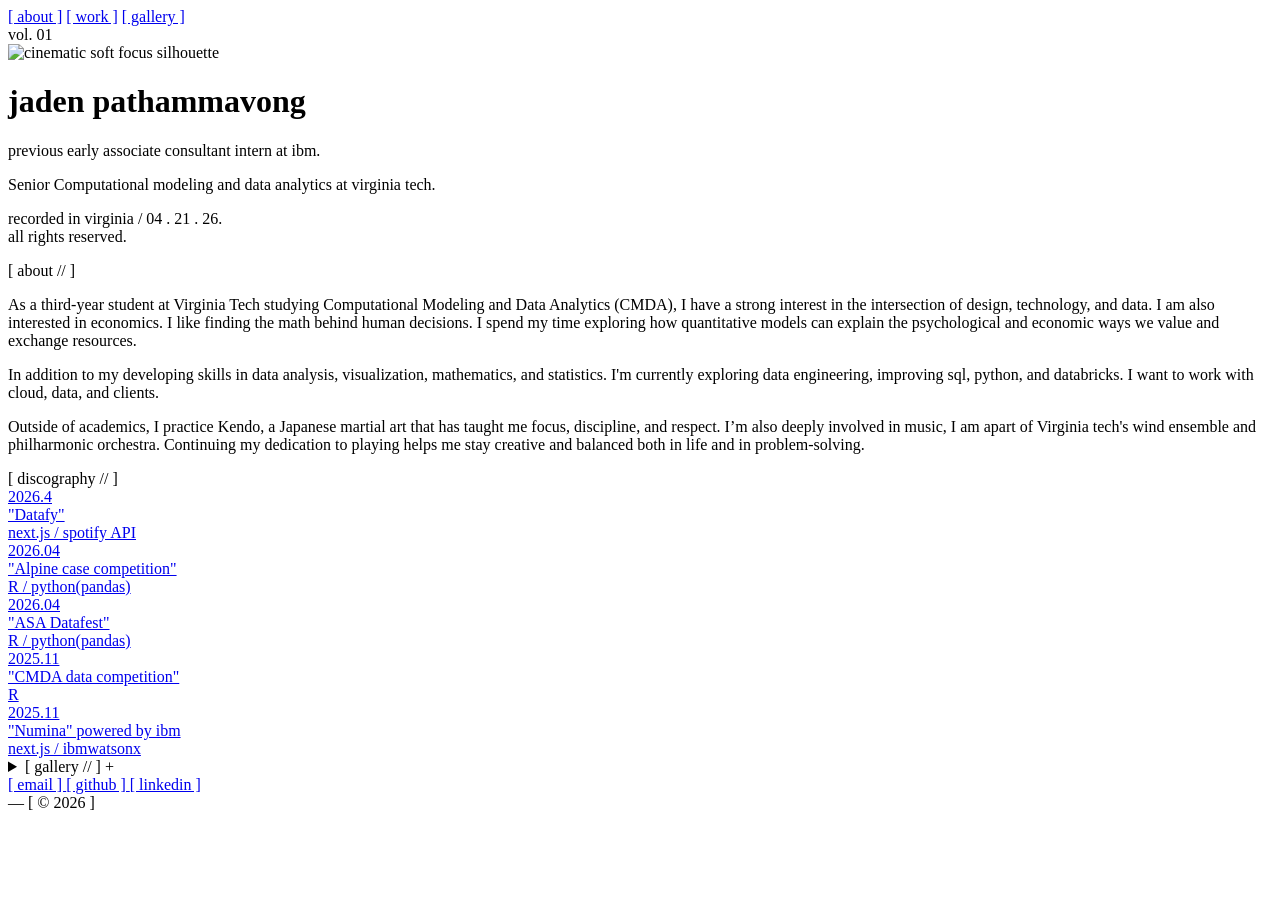
==== index.html @ fa0c713c "edits" ====
<!DOCTYPE html>
<html lang="en">
<head>
  <meta charset="UTF-8" />
  <meta name="viewport" content="width=device-width, initial-scale=1.0" />
  <title>j.path</title>
  
  <link rel="stylesheet" href="style.css" />
  <script src="https://cdn.tailwindcss.com"></script>
</head>
<body>
  
  <main id="root">
    <div class="min-h-screen bg-gradient-to-br from-[#2D336B] via-[#6096B4] to-[#93BFCF] text-white font-sans selection:bg-white selection:text-[#2D336B] p-6 md:p-12 lg:p-24 flex flex-col lowercase tracking-widest text-xs">
      
      <nav class="flex justify-between items-center border-b border-white/20 pb-6 mb-24 md:mb-40 text-[10px] md:text-xs">
        <div class="flex gap-6 md:gap-12">          
          <a href="#about" class="hover:text-white/60 hover:line-through transition-all">[ about ]</a>
          <a href="#work" class="hover:text-white/60 hover:line-through transition-all">[ work ]</a>
          <a href="#gal" class="hover:text-white/60 hover:line-through transition-all">[ gallery ]</a>
        </div>
        <div class="font-mono text-white/70">
          vol. 01
        </div>
      </nav>

      <header class="grid grid-cols-1 lg:grid-cols-2 gap-16 lg:gap-32 mb-40 items-start">
        <div class="relative w-full aspect-[4/5] max-w-lg lg:-ml-12 pointer-events-none">
          <div class="absolute inset-0 bg-black/10 mix-blend-overlay opacity-30 z-10"></div>
          <img 
            src="photos/nm.jpg" 
            alt="cinematic soft focus silhouette" 
            class="w-full h-full object-cover scale-110"
          />
        </div>
        
        <div class="flex flex-col gap-12 pt-0 lg:pt-24 max-w-md">
          <h1 class="text-sm md:text-base font-bold tracking-[0.2em] text-white">
            jaden pathammavong
          </h1>
          <div class="text-xs md:text-sm leading-loose text-white">
            <p class="mb-8">
              previous early associate consultant intern at ibm.
            </p>
            <p class="mb-8 text-white/80">
              Senior Computational modeling and data analytics at virginia tech.
            </p>
            <p class="font-mono text-[10px] text-white/50">
              recorded in virginia / 04 . 21 . 26. <br />
              all rights reserved.
            </p>
          </div>
        </div>
      </header>

      <section id="about" class="mb-40">
        <div class="border-b border-white/20 pb-4 mb-8 text-white/70 font-mono text-[10px]">
          [ about // ]
        </div>
        <div class="text-xs md:text-sm leading-loose text-white">
          <p class="mb-8">
            As a third-year student at Virginia Tech studying Computational Modeling and Data Analytics (CMDA), I have a strong interest in the intersection of design, technology, and data. I am also interested in economics. I like finding the math behind human decisions. I spend my time exploring how quantitative models can explain the psychological and economic ways we value and exchange resources.
          </p>
          <p class="mb-8">
            In addition to my developing skills in data analysis, visualization, mathematics, and statistics. I'm currently exploring data engineering, improving sql, python, and databricks. I want to work with cloud, data, and clients.
          </p>
          <p class="mb-8">
            Outside of academics, I practice Kendo, a Japanese martial art that has taught me focus, discipline, and respect. I’m also deeply involved in music, I am apart of Virginia tech's wind ensemble and philharmonic orchestra. Continuing my dedication to playing helps me stay creative and balanced both in life and in problem-solving.
          </p>
        </div>
      </section>

      <section id="work" class="mb-40">
        <div class="border-b border-white/20 pb-4 mb-8 text-white/70 font-mono text-[10px]">
          [ discography // ]
        </div>
        <div class="flex flex-col">
          
          <a href="#" class="group grid grid-cols-[80px_1fr_auto] md:grid-cols-[120px_1fr_auto] gap-4 md:gap-8 py-6 border-b border-white/20 items-baseline transition-colors hover:border-white/40">
            <div class="font-mono text-white/70 text-[10px] md:text-xs group-hover:line-through transition-all">
              2026.4
            </div>
            <div class="group-hover:text-white/80 transition-colors">
              <span class="font-medium text-white">"Datafy"</span> 
            </div>
            <div class="text-right text-[10px] md:text-xs text-white/70 font-mono group-hover:line-through transition-all">
              next.js / spotify API
            </div>
          </a>

          <a href="#" class="group grid grid-cols-[80px_1fr_auto] md:grid-cols-[120px_1fr_auto] gap-4 md:gap-8 py-6 border-b border-white/20 items-baseline transition-colors hover:border-white/40">
            <div class="font-mono text-white/70 text-[10px] md:text-xs group-hover:line-through transition-all">
              2026.04
            </div>
            <div class="group-hover:text-white/80 transition-colors">
              <span class="font-medium text-white">"Alpine case competition"</span> 
            </div>
            <div class="text-right text-[10px] md:text-xs text-white/70 font-mono group-hover:line-through transition-all">
              R / python(pandas)
            </div>
          </a>  

          <a href="#" class="group grid grid-cols-[80px_1fr_auto] md:grid-cols-[120px_1fr_auto] gap-4 md:gap-8 py-6 border-b border-white/20 items-baseline transition-colors hover:border-white/40">
            <div class="font-mono text-white/70 text-[10px] md:text-xs group-hover:line-through transition-all">
              2026.04
            </div>
            <div class="group-hover:text-white/80 transition-colors">
              <span class="font-medium text-white">"ASA Datafest"</span> 
            </div>
            <div class="text-right text-[10px] md:text-xs text-white/70 font-mono group-hover:line-through transition-all">
              R / python(pandas)
            </div>
          </a>

          <a href="#" class="group grid grid-cols-[80px_1fr_auto] md:grid-cols-[120px_1fr_auto] gap-4 md:gap-8 py-6 border-b border-white/20 items-baseline transition-colors hover:border-white/40">
            <div class="font-mono text-white/70 text-[10px] md:text-xs group-hover:line-through transition-all">
              2025.11
            </div>
            <div class="group-hover:text-white/80 transition-colors">
              <span class="font-medium text-white">"CMDA data competition"</span> 
            </div>
            <div class="text-right text-[10px] md:text-xs text-white/70 font-mono group-hover:line-through transition-all">
              R
            </div>
          </a>

          <a href="#" class="group grid grid-cols-[80px_1fr_auto] md:grid-cols-[120px_1fr_auto] gap-4 md:gap-8 py-6 border-b border-white/20 items-baseline transition-colors hover:border-white/40">
            <div class="font-mono text-white/70 text-[10px] md:text-xs group-hover:line-through transition-all">
              2025.11
            </div>
            <div class="group-hover:text-white/80 transition-colors">
              <span class="font-medium text-white">"Numina" powered by ibm</span> 
            </div>
            <div class="text-right text-[10px] md:text-xs text-white/70 font-mono group-hover:line-through transition-all">
              next.js / ibmwatsonx
            </div>
          </a>

          

        </div>
      </section>

      <section id="gal" class="mb-40">
        <details class="group/details">
          
          <summary class="border-b border-white/20 pb-4 mb-8 text-white/70 font-mono text-[10px] cursor-pointer hover:text-white transition-colors list-none flex justify-between items-center [&::-webkit-details-marker]:hidden">
            <span>[ gallery // ]</span>
            <span class="text-base font-sans leading-none transition-transform duration-300 group-open/details:rotate-45">+</span>
          </summary>

          <div class="grid grid-cols-1 sm:grid-cols-2 gap-4">
            <div class="overflow-hidden rounded-lg">
              <img src="photos/ken1.jpg" alt="Ken 1" class="w-full h-full object-cover aspect-square hover:scale-105 transition-transform duration-300">
            </div>

            <div class="overflow-hidden rounded-lg">
              <img src="photos/ken2.jpg" alt="Ken 2" class="w-full h-full origin-top aspect-square hover:scale-105 transition-transform duration-300">
            </div>

            <div class="overflow-hidden rounded-lg">
              <img src="photos/orc.jpg" alt="Orc" class="w-full h-full object-cover aspect-square hover:scale-105 transition-transform duration-300">
            </div>

            <div class="overflow-hidden rounded-lg">
              <img src="photos/picnic.jpg" alt="Picnic" class="w-full h-full object-cover aspect-square hover:scale-105 transition-transform duration-300">
            </div>
          </div>
          
        </details>
      </section>

      <footer class="mt-auto border-t border-white/20 pt-6 flex flex-wrap justify-between items-center text-[10px] font-mono text-white/70 gap-4">
        
        <div class="flex gap-4 md:gap-8">
          <a href="mailto:japath59@vt.edu" class="hover:text-white hover:line-through transition-colors">
            [ email ]
          </a>
          
          <a href="https://github.com/japath59" target="_blank" rel="noopener noreferrer" class="hover:text-white hover:line-through transition-colors">
            [ github ]
          </a>

          <a href="https://www.linkedin.com/in/jadenpathammavong" target="_blank" rel="noopener noreferrer" class="hover:text-white hover:line-through transition-colors">
            [ linkedin ]
          </a>
        </div>

        <div class="flex gap-4 items-center">
          <span class="hidden md:inline-block text-white/30 font-sans">—</span>
          <span>[ © 2026 ]</span>
        </div>
        
      </footer>
      
    </div>
  </main>

</body>
</html>
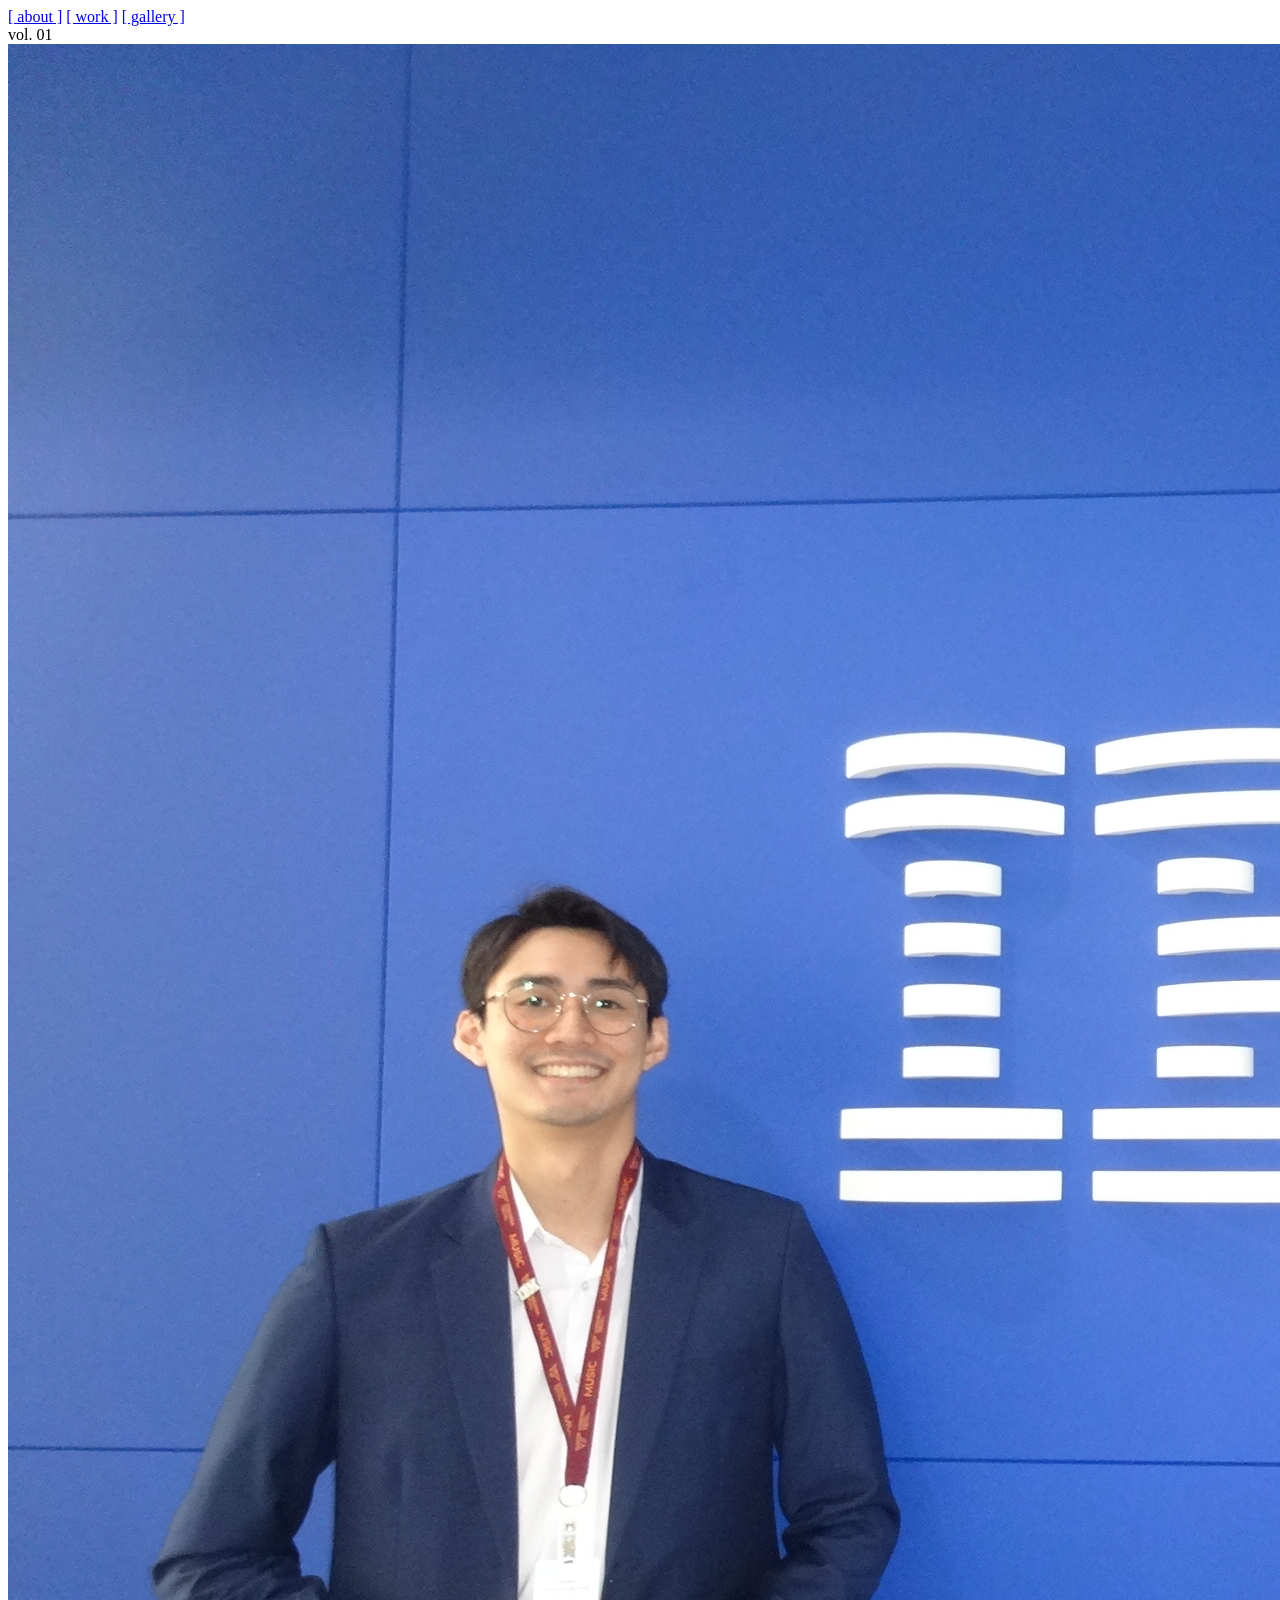
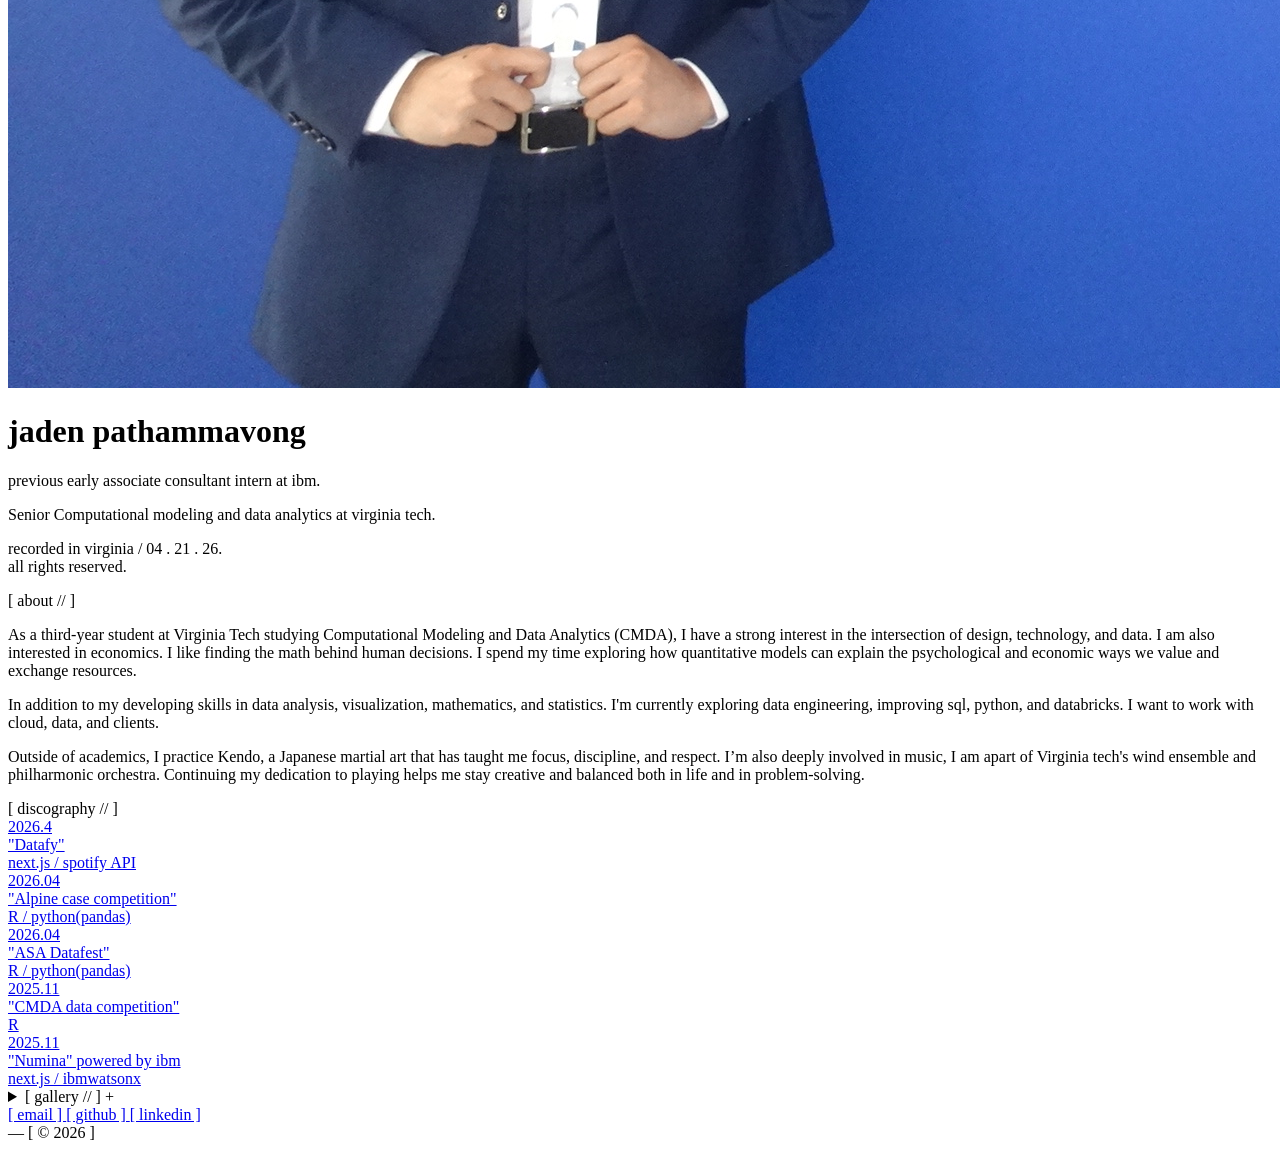
==== commit 722329c6: "edits" ====
--- a/index.html
+++ b/index.html
@@ -28,7 +28,7 @@
         <div class="relative w-full aspect-[4/5] max-w-lg lg:-ml-12 pointer-events-none">
           <div class="absolute inset-0 bg-black/10 mix-blend-overlay opacity-30 z-10"></div>
           <img 
-            src="photos/nm.jpg" 
+            src="photos/ibm.JPEG" 
             alt="cinematic soft focus silhouette" 
             class="w-full h-full object-cover scale-110"
           />
@@ -165,6 +165,9 @@
             <div class="overflow-hidden rounded-lg">
               <img src="photos/picnic.jpg" alt="Picnic" class="w-full h-full object-cover aspect-square hover:scale-105 transition-transform duration-300">
             </div>
+            <div class="overflow-hidden rounded-lg">
+              <img src="photos/nm.jpg" alt="Nm" class="w-full h-full object-cover aspect-square hover:scale-105 transition-transform duration-300">
+            </div>
           </div>
           
         </details>
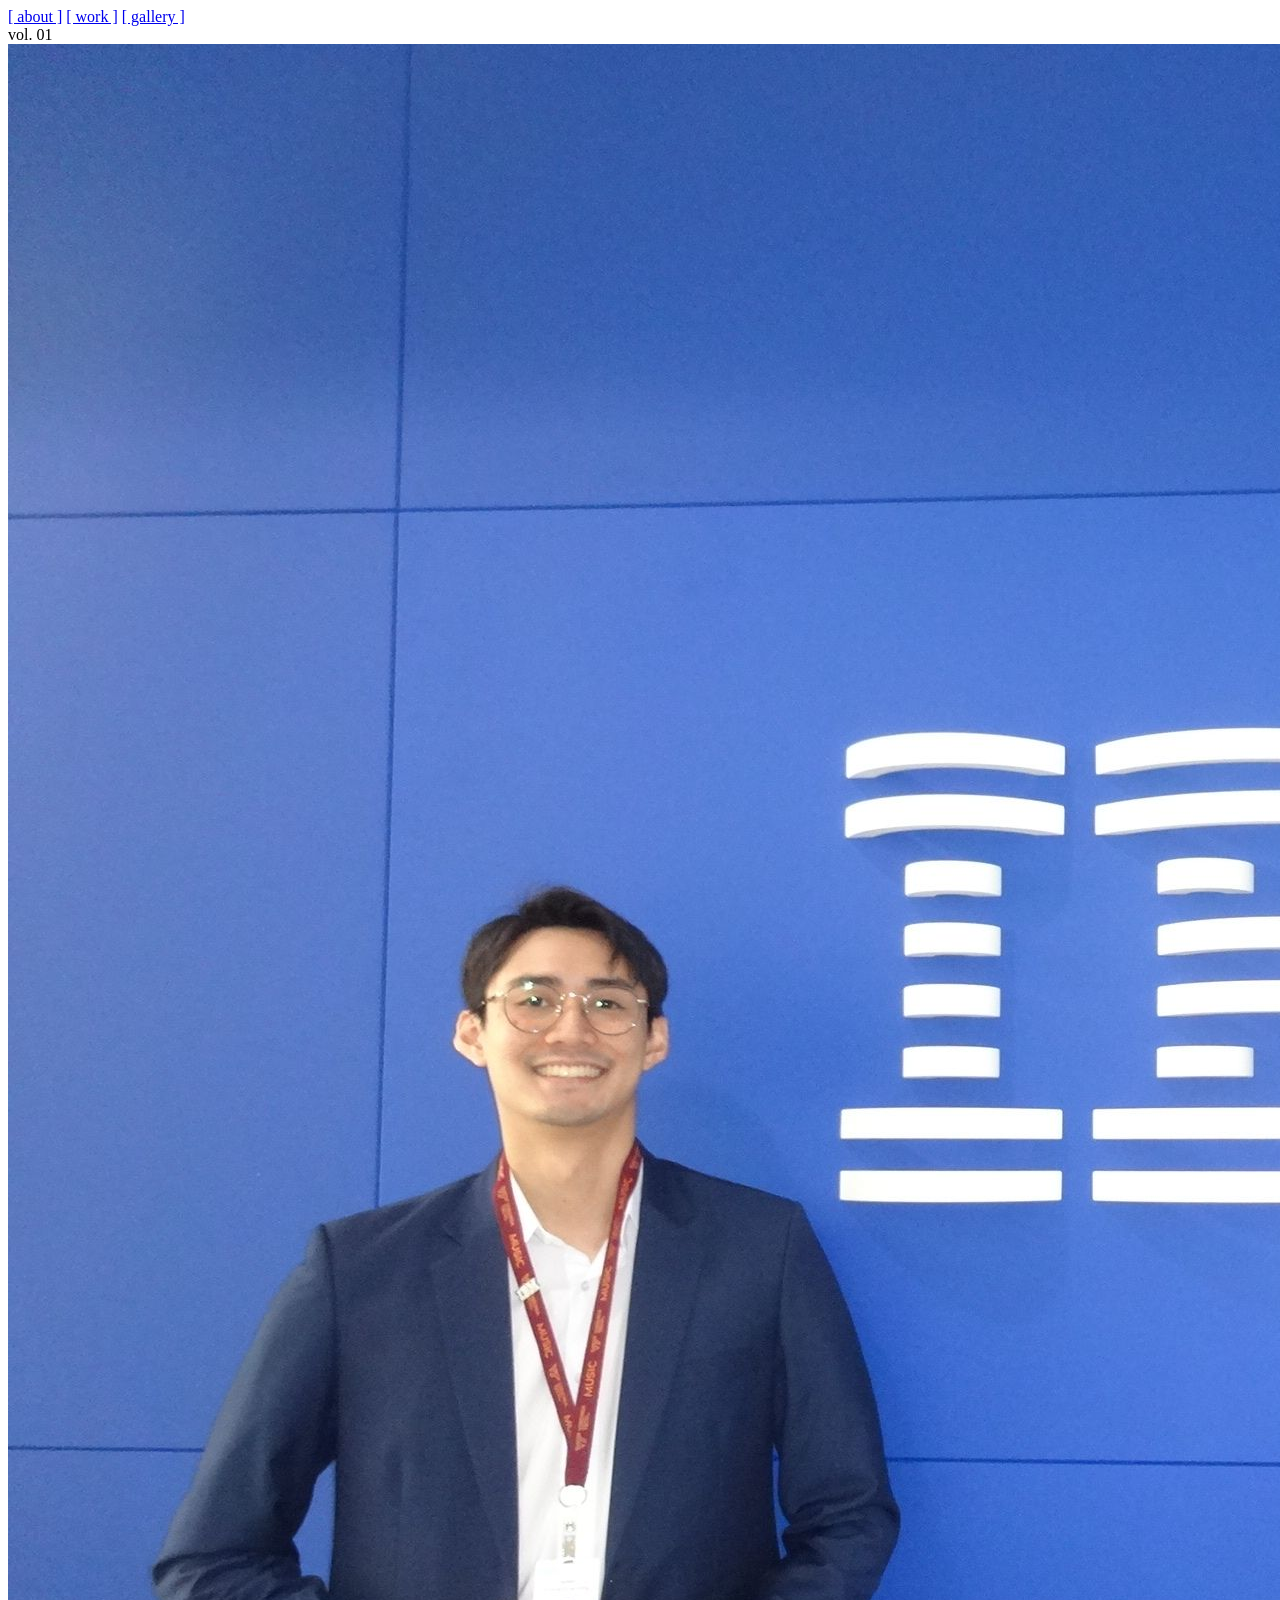
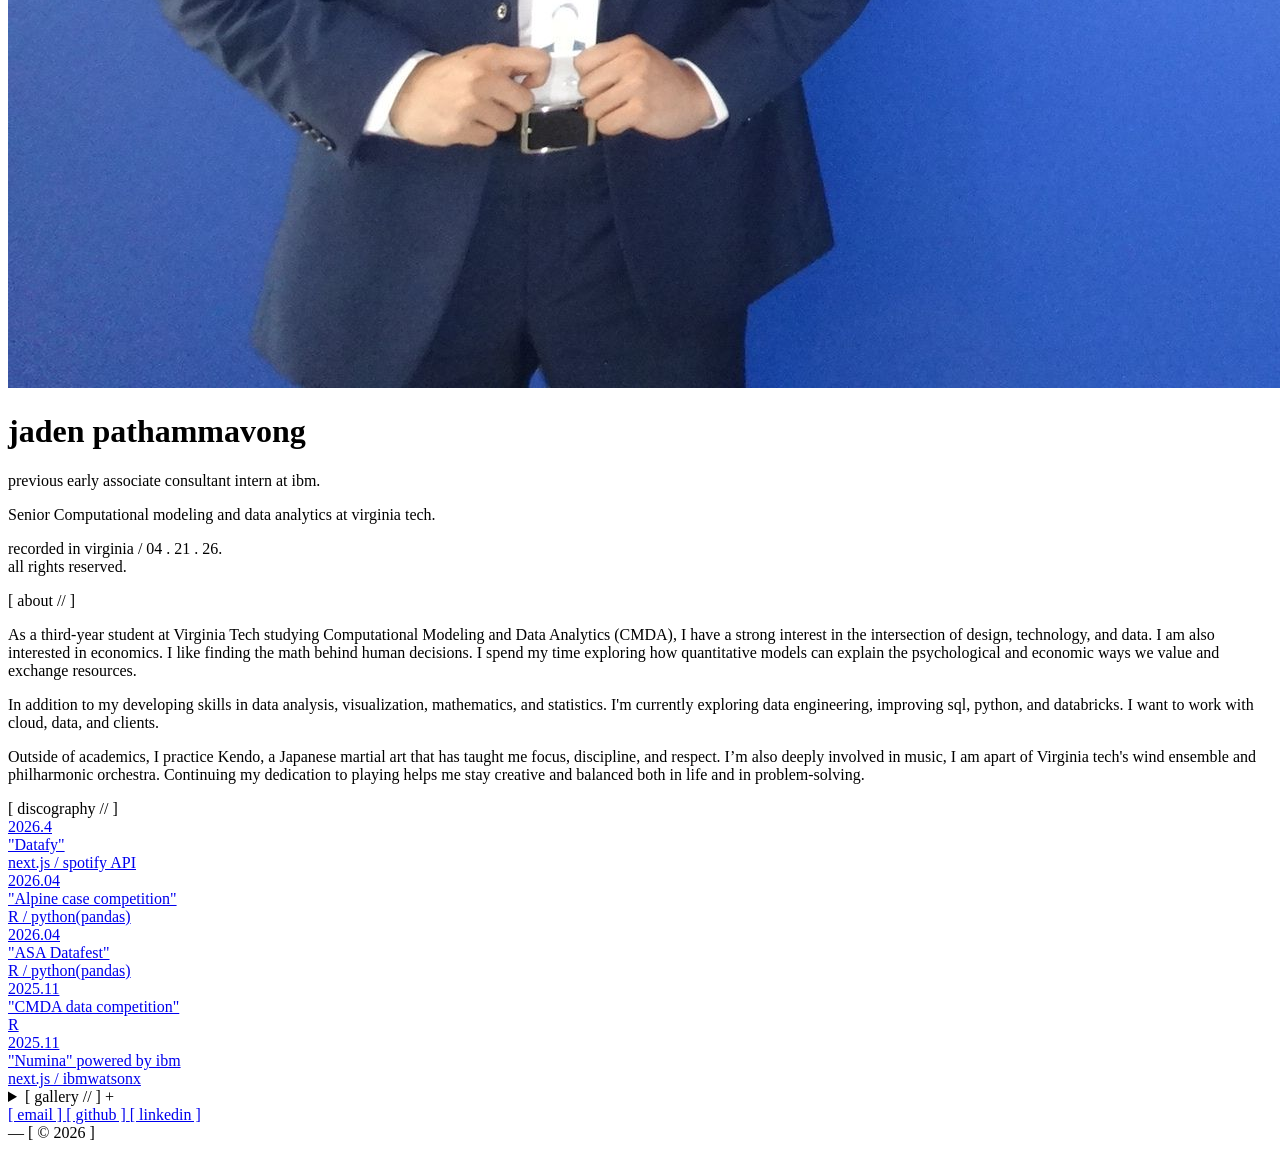
==== commit d6543ee8: "edits again" ====
--- a/index.html
+++ b/index.html
@@ -28,7 +28,7 @@
         <div class="relative w-full aspect-[4/5] max-w-lg lg:-ml-12 pointer-events-none">
           <div class="absolute inset-0 bg-black/10 mix-blend-overlay opacity-30 z-10"></div>
           <img 
-            src="photos/ibm.JPEG" 
+            src="photos/ibm.jpg" 
             alt="cinematic soft focus silhouette" 
             class="w-full h-full object-cover scale-110"
           />
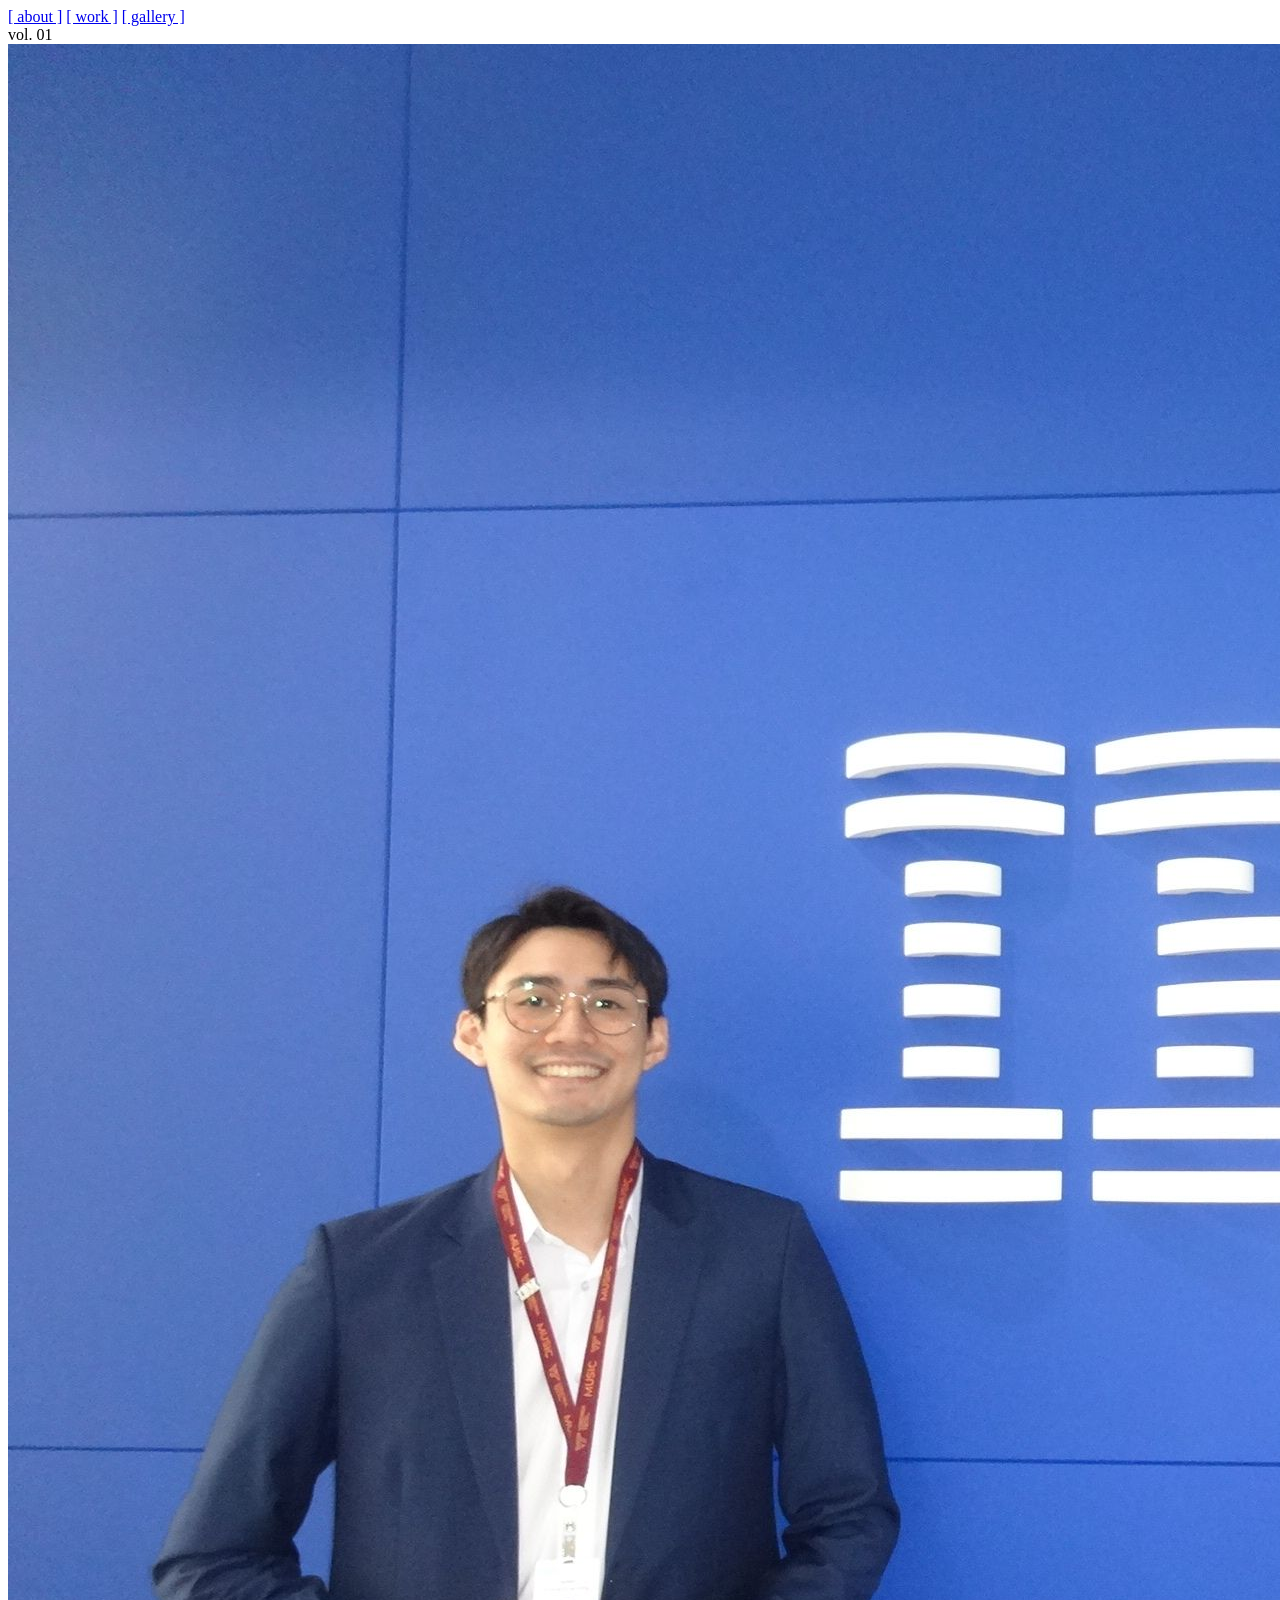
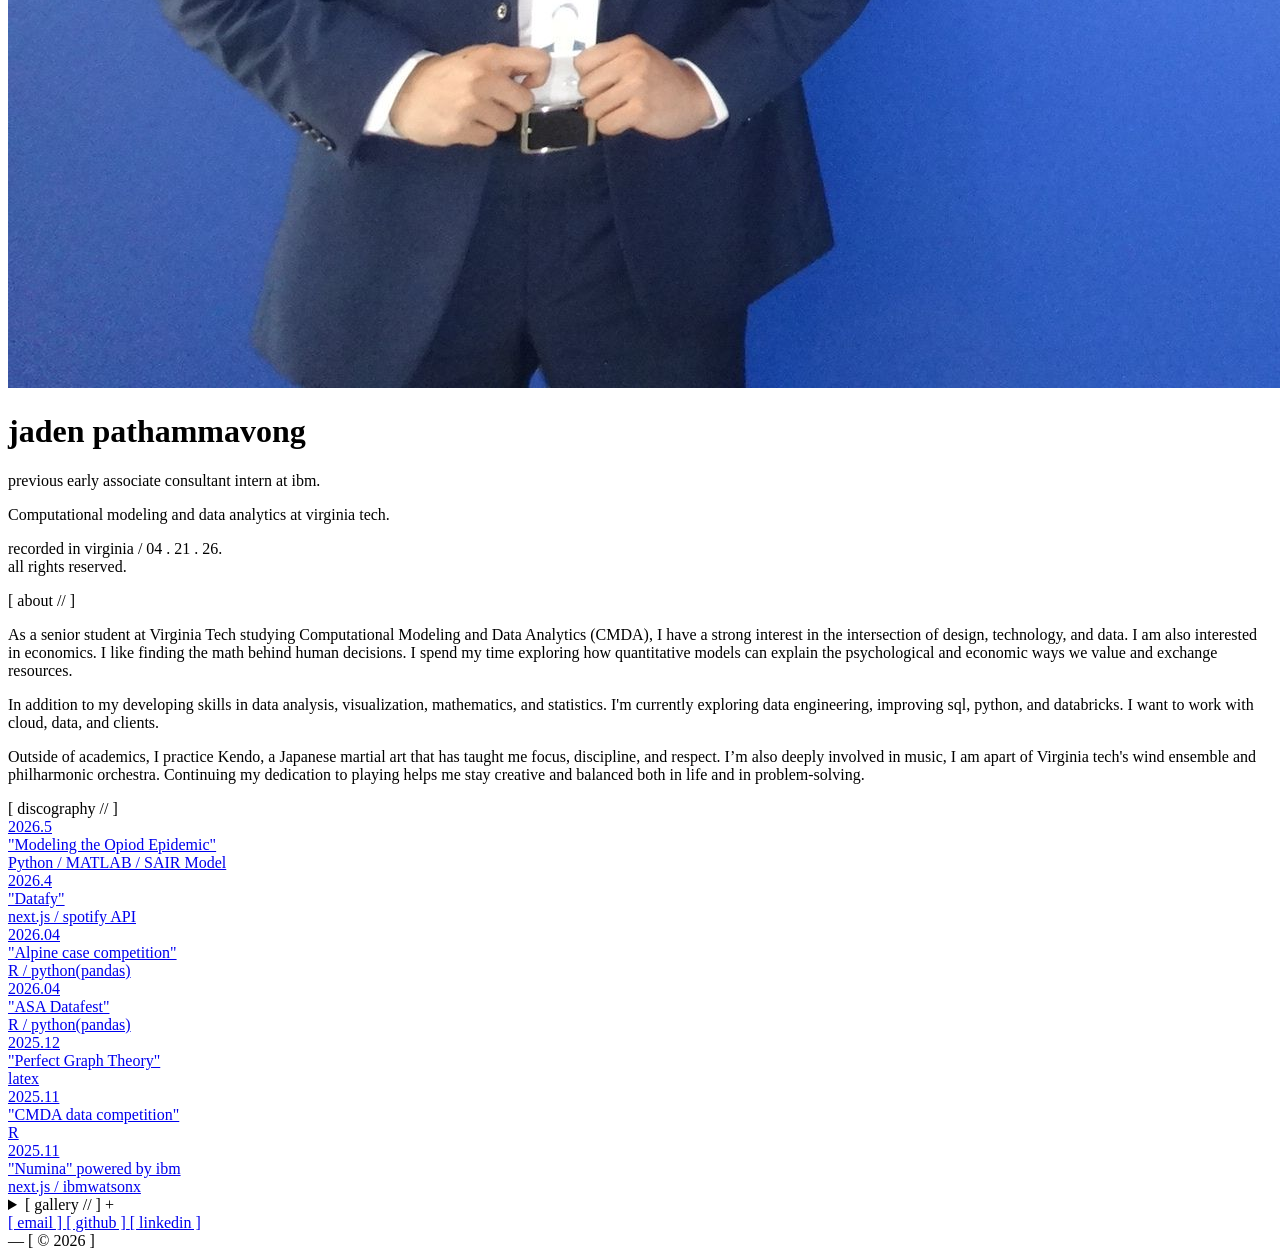
==== commit 7511d303: "added some stuff" ====
--- a/index.html
+++ b/index.html
@@ -29,7 +29,7 @@
           <div class="absolute inset-0 bg-black/10 mix-blend-overlay opacity-30 z-10"></div>
           <img 
             src="photos/ibm.jpg" 
-            alt="cinematic soft focus silhouette" 
+            alt="headshot" 
             class="w-full h-full object-cover scale-110"
           />
         </div>
@@ -43,7 +43,7 @@
               previous early associate consultant intern at ibm.
             </p>
             <p class="mb-8 text-white/80">
-              Senior Computational modeling and data analytics at virginia tech.
+              Computational modeling and data analytics at virginia tech.
             </p>
             <p class="font-mono text-[10px] text-white/50">
               recorded in virginia / 04 . 21 . 26. <br />
@@ -59,7 +59,7 @@
         </div>
         <div class="text-xs md:text-sm leading-loose text-white">
           <p class="mb-8">
-            As a third-year student at Virginia Tech studying Computational Modeling and Data Analytics (CMDA), I have a strong interest in the intersection of design, technology, and data. I am also interested in economics. I like finding the math behind human decisions. I spend my time exploring how quantitative models can explain the psychological and economic ways we value and exchange resources.
+            As a senior student at Virginia Tech studying Computational Modeling and Data Analytics (CMDA), I have a strong interest in the intersection of design, technology, and data. I am also interested in economics. I like finding the math behind human decisions. I spend my time exploring how quantitative models can explain the psychological and economic ways we value and exchange resources.
           </p>
           <p class="mb-8">
             In addition to my developing skills in data analysis, visualization, mathematics, and statistics. I'm currently exploring data engineering, improving sql, python, and databricks. I want to work with cloud, data, and clients.
@@ -78,6 +78,18 @@
           
           <a href="#" class="group grid grid-cols-[80px_1fr_auto] md:grid-cols-[120px_1fr_auto] gap-4 md:gap-8 py-6 border-b border-white/20 items-baseline transition-colors hover:border-white/40">
             <div class="font-mono text-white/70 text-[10px] md:text-xs group-hover:line-through transition-all">
+              2026.5
+            </div>
+            <div class="group-hover:text-white/80 transition-colors">
+              <span class="font-medium text-white">"Modeling the Opiod Epidemic"</span> 
+            </div>
+            <div class="text-right text-[10px] md:text-xs text-white/70 font-mono group-hover:line-through transition-all">
+              Python / MATLAB / SAIR Model
+            </div>
+          </a>
+
+          <a href="#" class="group grid grid-cols-[80px_1fr_auto] md:grid-cols-[120px_1fr_auto] gap-4 md:gap-8 py-6 border-b border-white/20 items-baseline transition-colors hover:border-white/40">
+            <div class="font-mono text-white/70 text-[10px] md:text-xs group-hover:line-through transition-all">
               2026.4
             </div>
             <div class="group-hover:text-white/80 transition-colors">
@@ -109,6 +121,18 @@
             </div>
             <div class="text-right text-[10px] md:text-xs text-white/70 font-mono group-hover:line-through transition-all">
               R / python(pandas)
+            </div>
+          </a>
+
+          <a href="#" class="group grid grid-cols-[80px_1fr_auto] md:grid-cols-[120px_1fr_auto] gap-4 md:gap-8 py-6 border-b border-white/20 items-baseline transition-colors hover:border-white/40">
+            <div class="font-mono text-white/70 text-[10px] md:text-xs group-hover:line-through transition-all">
+              2025.12
+            </div>
+            <div class="group-hover:text-white/80 transition-colors">
+              <span class="font-medium text-white">"Perfect Graph Theory"</span> 
+            </div>
+            <div class="text-right text-[10px] md:text-xs text-white/70 font-mono group-hover:line-through transition-all">
+              latex
             </div>
           </a>
 
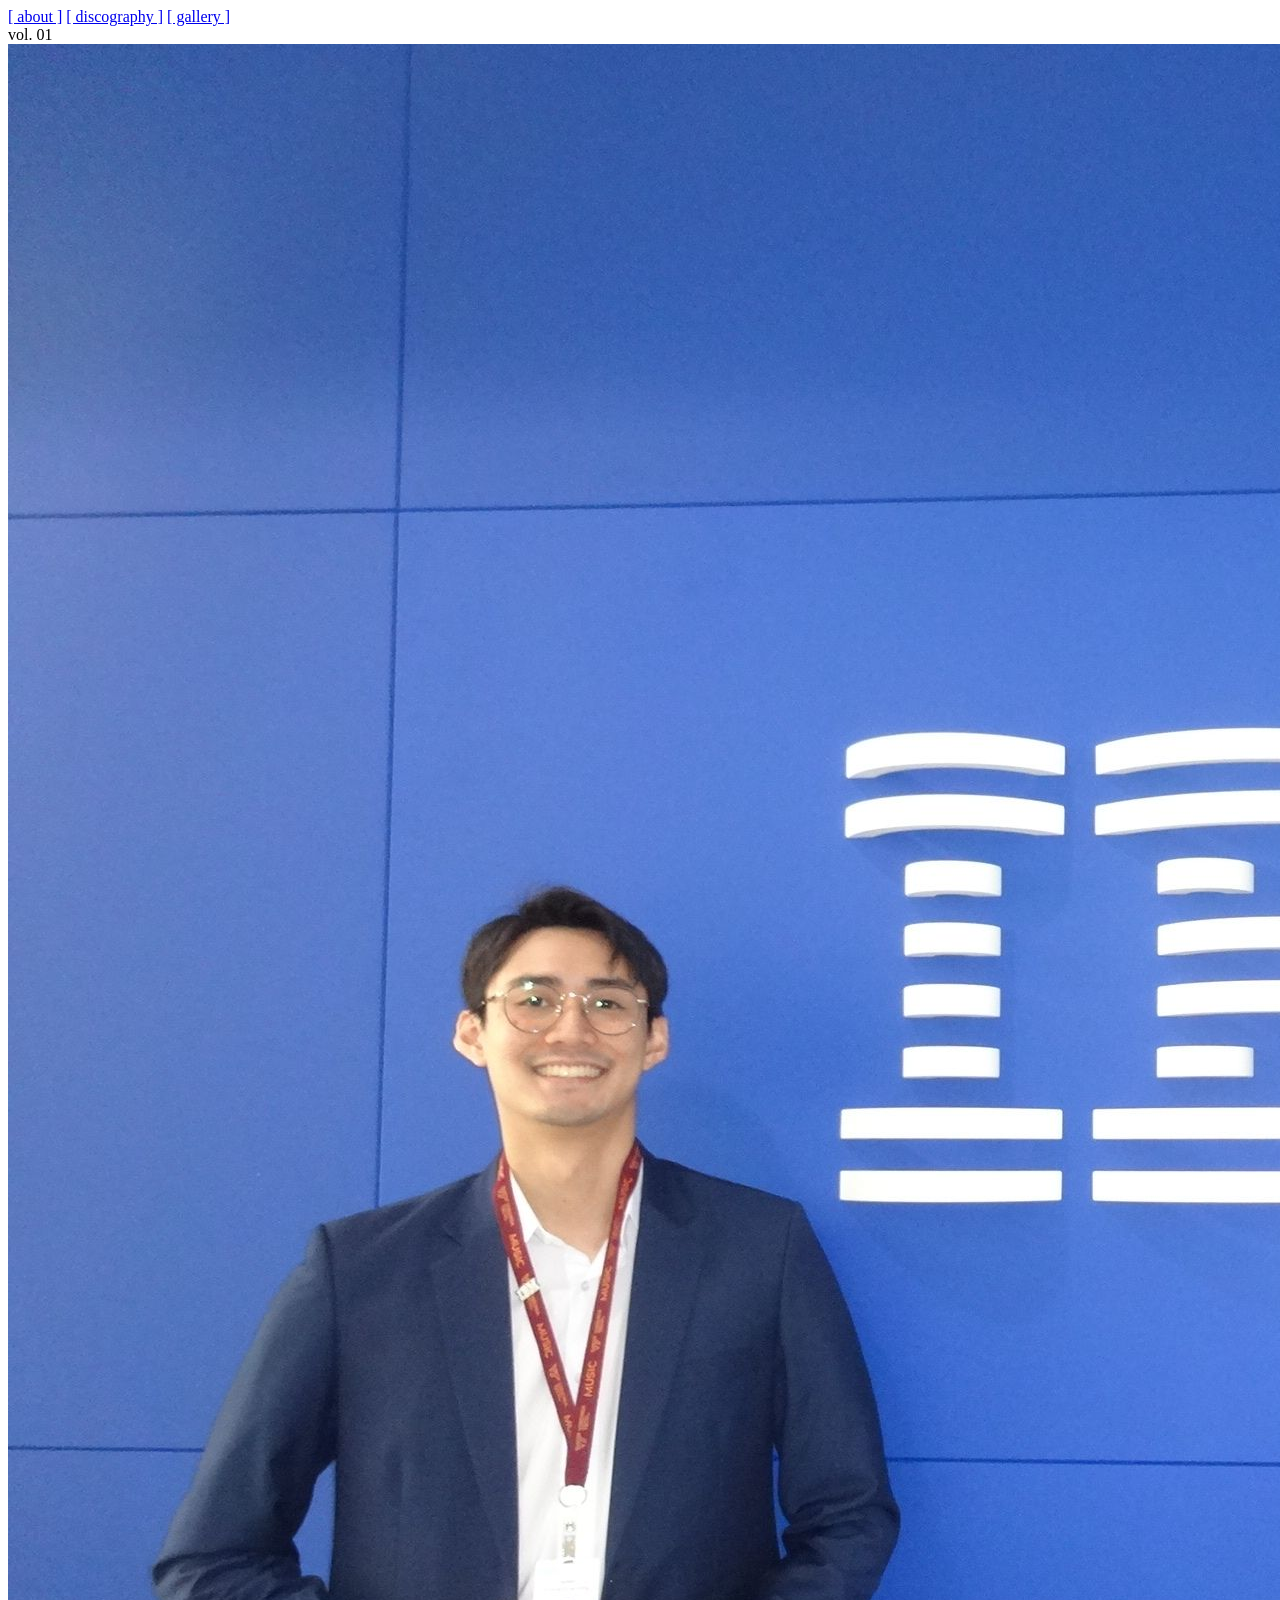
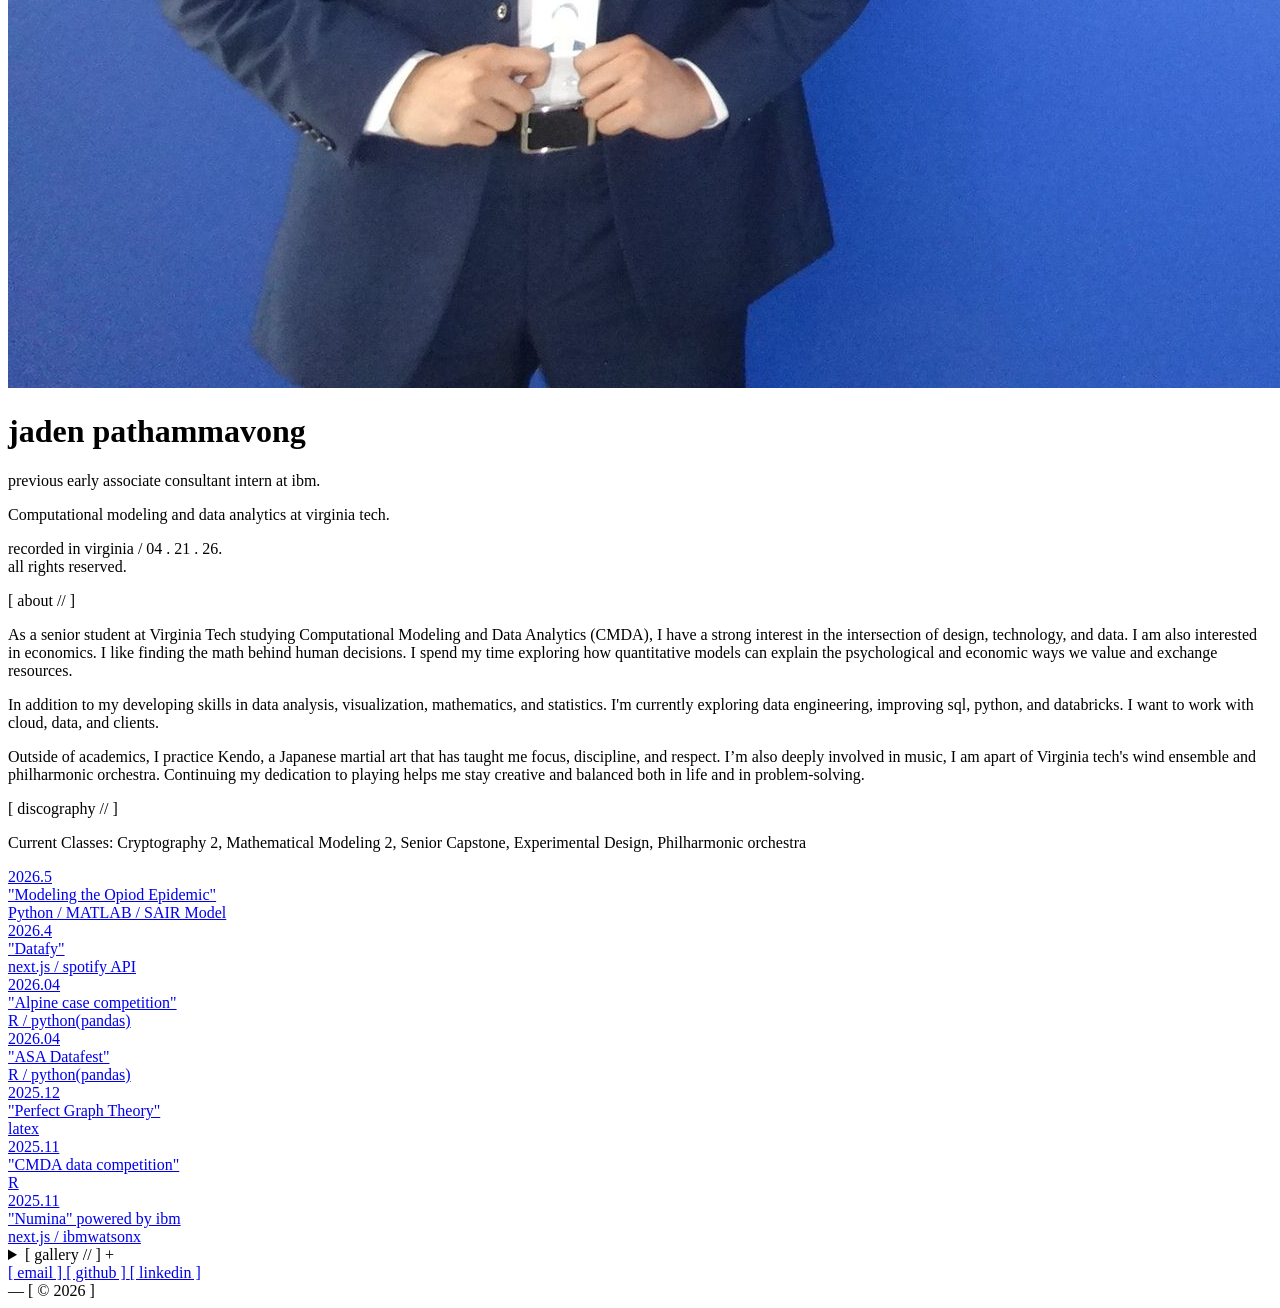
==== commit 9eb06e53: "added some stuff" ====
--- a/index.html
+++ b/index.html
@@ -16,7 +16,7 @@
       <nav class="flex justify-between items-center border-b border-white/20 pb-6 mb-24 md:mb-40 text-[10px] md:text-xs">
         <div class="flex gap-6 md:gap-12">          
           <a href="#about" class="hover:text-white/60 hover:line-through transition-all">[ about ]</a>
-          <a href="#work" class="hover:text-white/60 hover:line-through transition-all">[ work ]</a>
+          <a href="#work" class="hover:text-white/60 hover:line-through transition-all">[ discography ]</a>
           <a href="#gal" class="hover:text-white/60 hover:line-through transition-all">[ gallery ]</a>
         </div>
         <div class="font-mono text-white/70">
@@ -75,7 +75,11 @@
           [ discography // ]
         </div>
         <div class="flex flex-col">
-          
+          <div class="text-xs md:text-sm leading-loose text-white">
+            <p class="mb-8">
+              Current Classes: Cryptography 2, Mathematical Modeling 2, Senior Capstone, Experimental Design, Philharmonic orchestra
+            </p>
+          </div>
           <a href="#" class="group grid grid-cols-[80px_1fr_auto] md:grid-cols-[120px_1fr_auto] gap-4 md:gap-8 py-6 border-b border-white/20 items-baseline transition-colors hover:border-white/40">
             <div class="font-mono text-white/70 text-[10px] md:text-xs group-hover:line-through transition-all">
               2026.5
@@ -160,7 +164,7 @@
             </div>
           </a>
 
-          
+
 
         </div>
       </section>
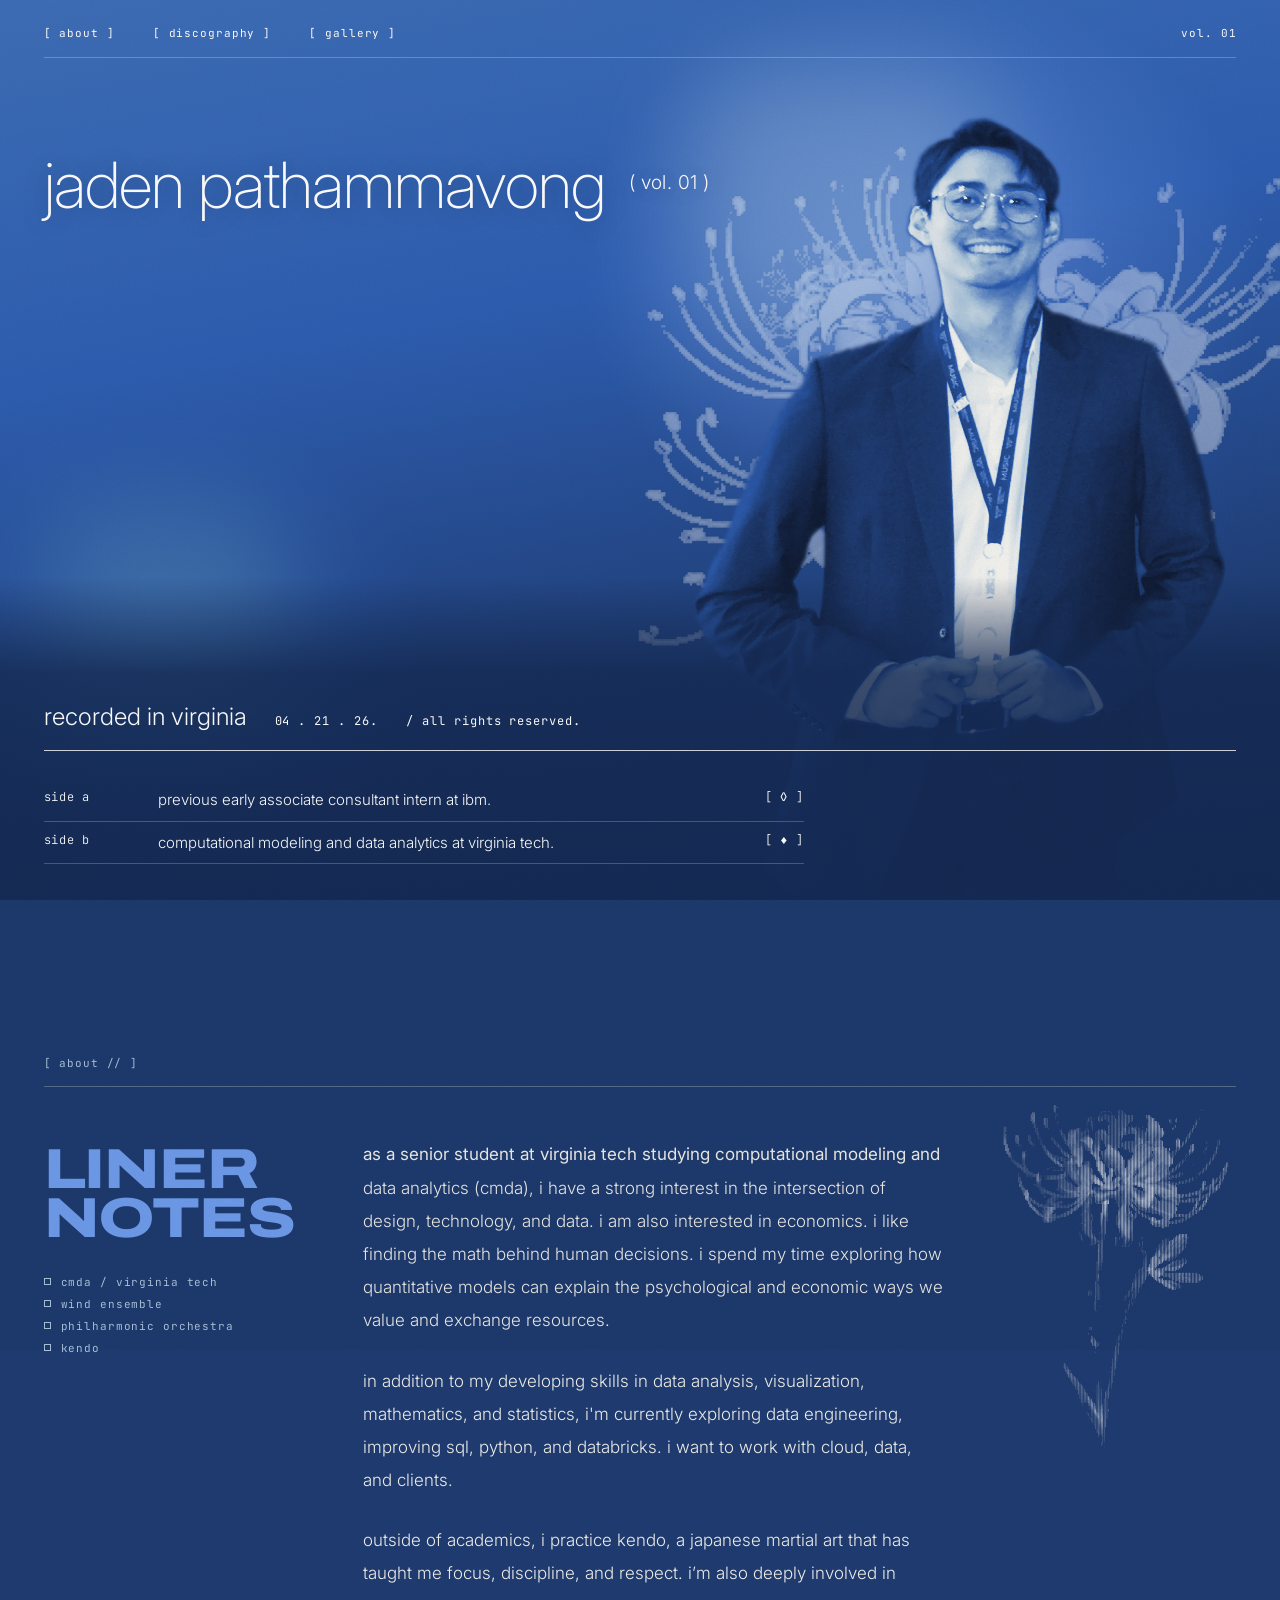
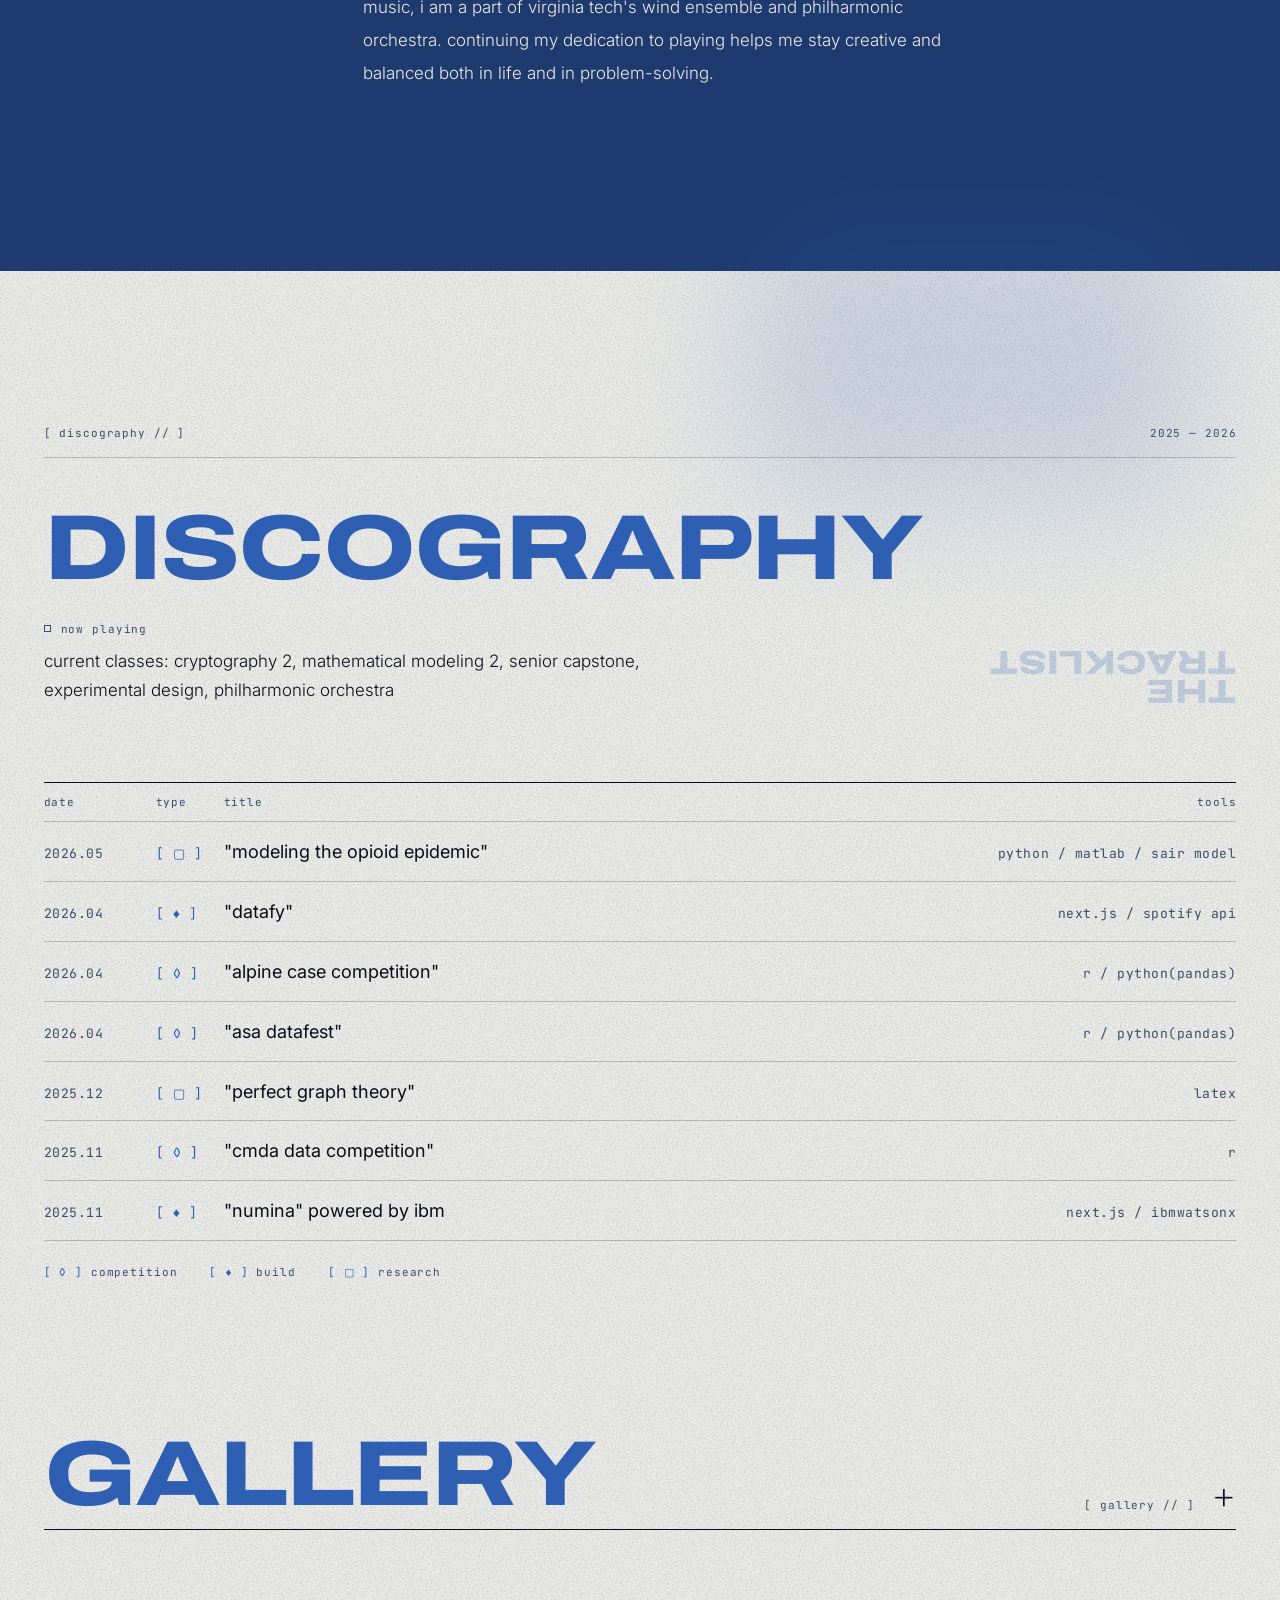
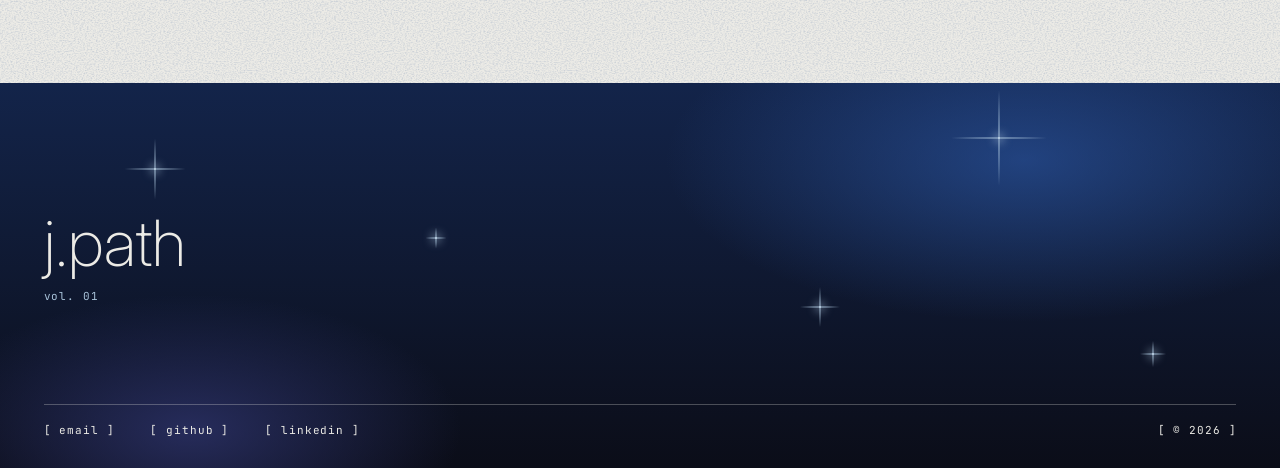
==== commit 991654c3: "Redesign site as vol. 01: cyanotype poster hero, liner notes, tour-list discography - Replace Tailwi" ====
--- a/index.html
+++ b/index.html
@@ -4,228 +4,203 @@
   <meta charset="UTF-8" />
   <meta name="viewport" content="width=device-width, initial-scale=1.0" />
   <title>j.path</title>
-  
+  <meta name="description" content="jaden pathammavong — computational modeling and data analytics at virginia tech. data, cloud and consulting." />
+  <meta name="theme-color" content="#1E3A6E" />
+
+  <link rel="preconnect" href="https://fonts.googleapis.com" />
+  <link rel="preconnect" href="https://fonts.gstatic.com" crossorigin />
+  <link href="https://fonts.googleapis.com/css2?family=Archivo:wdth,wght@62..125,100..900&family=Inter:wght@200..500&family=JetBrains+Mono:wght@400..500&display=swap" rel="stylesheet" />
+  <link href="https://fonts.googleapis.com/css2?family=Noto+Serif+JP:wght@700&text=%E5%89%A3%E9%81%93&display=swap" rel="stylesheet" />
   <link rel="stylesheet" href="style.css" />
-  <script src="https://cdn.tailwindcss.com"></script>
 </head>
 <body>
-  
+
+  <!-- duotone for the hero figure: ink → prussian → cobalt → haze → paper -->
+  <svg width="0" height="0" style="position:absolute" aria-hidden="true" focusable="false">
+    <filter id="duo-hero" color-interpolation-filters="sRGB">
+      <feColorMatrix type="matrix" values=".30 .55 .15 0 0  .30 .55 .15 0 0  .30 .55 .15 0 0  0 0 0 1 0" />
+      <feComponentTransfer>
+        <feFuncR type="table" tableValues=".043 .118 .184 .663 .961" />
+        <feFuncG type="table" tableValues=".051 .227 .373 .765 .957" />
+        <feFuncB type="table" tableValues=".094 .431 .702 .855 .941" />
+      </feComponentTransfer>
+    </filter>
+  </svg>
+
   <main id="root">
-    <div class="min-h-screen bg-gradient-to-br from-[#2D336B] via-[#6096B4] to-[#93BFCF] text-white font-sans selection:bg-white selection:text-[#2D336B] p-6 md:p-12 lg:p-24 flex flex-col lowercase tracking-widest text-xs">
-      
-      <nav class="flex justify-between items-center border-b border-white/20 pb-6 mb-24 md:mb-40 text-[10px] md:text-xs">
-        <div class="flex gap-6 md:gap-12">          
-          <a href="#about" class="hover:text-white/60 hover:line-through transition-all">[ about ]</a>
-          <a href="#work" class="hover:text-white/60 hover:line-through transition-all">[ discography ]</a>
-          <a href="#gal" class="hover:text-white/60 hover:line-through transition-all">[ gallery ]</a>
-        </div>
-        <div class="font-mono text-white/70">
-          vol. 01
-        </div>
+
+    <!-- ============================ HERO / COVER ============================ -->
+    <header class="hero">
+      <nav class="nav mono" aria-label="primary">
+        <div class="links">
+          <a href="#about" class="strike">[ about ]</a>
+          <a href="#work" class="strike">[ discography ]</a>
+          <a href="#gal" class="strike">[ gallery ]</a>
+        </div>
+        <div>vol. 01</div>
       </nav>
 
-      <header class="grid grid-cols-1 lg:grid-cols-2 gap-16 lg:gap-32 mb-40 items-start">
-        <div class="relative w-full aspect-[4/5] max-w-lg lg:-ml-12 pointer-events-none">
-          <div class="absolute inset-0 bg-black/10 mix-blend-overlay opacity-30 z-10"></div>
-          <img 
-            src="photos/ibm.jpg" 
-            alt="headshot" 
-            class="w-full h-full object-cover scale-110"
-          />
-        </div>
-        
-        <div class="flex flex-col gap-12 pt-0 lg:pt-24 max-w-md">
-          <h1 class="text-sm md:text-base font-bold tracking-[0.2em] text-white">
-            jaden pathammavong
-          </h1>
-          <div class="text-xs md:text-sm leading-loose text-white">
-            <p class="mb-8">
-              previous early associate consultant intern at ibm.
-            </p>
-            <p class="mb-8 text-white/80">
-              Computational modeling and data analytics at virginia tech.
-            </p>
-            <p class="font-mono text-[10px] text-white/50">
-              recorded in virginia / 04 . 21 . 26. <br />
-              all rights reserved.
-            </p>
-          </div>
-        </div>
-      </header>
-
-      <section id="about" class="mb-40">
-        <div class="border-b border-white/20 pb-4 mb-8 text-white/70 font-mono text-[10px]">
-          [ about // ]
-        </div>
-        <div class="text-xs md:text-sm leading-loose text-white">
-          <p class="mb-8">
+      <div class="stage">
+        <div class="blocks" aria-hidden="true"><i></i><i></i><i></i></div>
+        <img class="lily" src="photos/lily-outline.png" alt="" />
+        <img class="fig" src="photos/ibm-cutout.webp" alt="headshot" />
+      </div>
+
+      <div class="top">
+        <h1>jaden pathammavong <span class="vol">( vol. 01 )</span></h1>
+      </div>
+
+      <div class="lower">
+        <div class="rule">
+          <span>recorded in virginia</span>
+          <span class="mono">04 . 21 . 26.</span>
+          <span class="mono">/ all rights reserved.</span>
+        </div>
+        <div class="credits">
+          <div class="row"><span class="k">side a</span><span>previous early associate consultant intern at ibm.</span><span class="s">[ ◊ ]</span></div>
+          <div class="row"><span class="k">side b</span><span>Computational modeling and data analytics at virginia tech.</span><span class="s">[ ♦ ]</span></div>
+        </div>
+      </div>
+    </header>
+
+    <!-- ============================ ABOUT / LINER NOTES ===================== -->
+    <section id="about" class="section about">
+      <div class="label mono">
+        <span>[ about // ]</span>
+      </div>
+
+      <div class="grid">
+        <div class="side">
+          <h2 class="title">Liner<br />Notes</h2>
+          <p class="mono" style="margin-top:28px">
+            <span class="sq"></span>cmda / virginia tech<br />
+            <span class="sq"></span>wind ensemble<br />
+            <span class="sq"></span>philharmonic orchestra<br />
+            <span class="sq"></span>kendo
+          </p>
+        </div>
+
+        <div class="notes">
+          <p>
             As a senior student at Virginia Tech studying Computational Modeling and Data Analytics (CMDA), I have a strong interest in the intersection of design, technology, and data. I am also interested in economics. I like finding the math behind human decisions. I spend my time exploring how quantitative models can explain the psychological and economic ways we value and exchange resources.
           </p>
-          <p class="mb-8">
-            In addition to my developing skills in data analysis, visualization, mathematics, and statistics. I'm currently exploring data engineering, improving sql, python, and databricks. I want to work with cloud, data, and clients.
-          </p>
-          <p class="mb-8">
-            Outside of academics, I practice Kendo, a Japanese martial art that has taught me focus, discipline, and respect. I’m also deeply involved in music, I am apart of Virginia tech's wind ensemble and philharmonic orchestra. Continuing my dedication to playing helps me stay creative and balanced both in life and in problem-solving.
-          </p>
-        </div>
-      </section>
-
-      <section id="work" class="mb-40">
-        <div class="border-b border-white/20 pb-4 mb-8 text-white/70 font-mono text-[10px]">
-          [ discography // ]
-        </div>
-        <div class="flex flex-col">
-          <div class="text-xs md:text-sm leading-loose text-white">
-            <p class="mb-8">
-              Current Classes: Cryptography 2, Mathematical Modeling 2, Senior Capstone, Experimental Design, Philharmonic orchestra
-            </p>
-          </div>
-          <a href="#" class="group grid grid-cols-[80px_1fr_auto] md:grid-cols-[120px_1fr_auto] gap-4 md:gap-8 py-6 border-b border-white/20 items-baseline transition-colors hover:border-white/40">
-            <div class="font-mono text-white/70 text-[10px] md:text-xs group-hover:line-through transition-all">
-              2026.5
-            </div>
-            <div class="group-hover:text-white/80 transition-colors">
-              <span class="font-medium text-white">"Modeling the Opiod Epidemic"</span> 
-            </div>
-            <div class="text-right text-[10px] md:text-xs text-white/70 font-mono group-hover:line-through transition-all">
-              Python / MATLAB / SAIR Model
-            </div>
-          </a>
-
-          <a href="#" class="group grid grid-cols-[80px_1fr_auto] md:grid-cols-[120px_1fr_auto] gap-4 md:gap-8 py-6 border-b border-white/20 items-baseline transition-colors hover:border-white/40">
-            <div class="font-mono text-white/70 text-[10px] md:text-xs group-hover:line-through transition-all">
-              2026.4
-            </div>
-            <div class="group-hover:text-white/80 transition-colors">
-              <span class="font-medium text-white">"Datafy"</span> 
-            </div>
-            <div class="text-right text-[10px] md:text-xs text-white/70 font-mono group-hover:line-through transition-all">
-              next.js / spotify API
-            </div>
-          </a>
-
-          <a href="#" class="group grid grid-cols-[80px_1fr_auto] md:grid-cols-[120px_1fr_auto] gap-4 md:gap-8 py-6 border-b border-white/20 items-baseline transition-colors hover:border-white/40">
-            <div class="font-mono text-white/70 text-[10px] md:text-xs group-hover:line-through transition-all">
-              2026.04
-            </div>
-            <div class="group-hover:text-white/80 transition-colors">
-              <span class="font-medium text-white">"Alpine case competition"</span> 
-            </div>
-            <div class="text-right text-[10px] md:text-xs text-white/70 font-mono group-hover:line-through transition-all">
-              R / python(pandas)
-            </div>
-          </a>  
-
-          <a href="#" class="group grid grid-cols-[80px_1fr_auto] md:grid-cols-[120px_1fr_auto] gap-4 md:gap-8 py-6 border-b border-white/20 items-baseline transition-colors hover:border-white/40">
-            <div class="font-mono text-white/70 text-[10px] md:text-xs group-hover:line-through transition-all">
-              2026.04
-            </div>
-            <div class="group-hover:text-white/80 transition-colors">
-              <span class="font-medium text-white">"ASA Datafest"</span> 
-            </div>
-            <div class="text-right text-[10px] md:text-xs text-white/70 font-mono group-hover:line-through transition-all">
-              R / python(pandas)
-            </div>
-          </a>
-
-          <a href="#" class="group grid grid-cols-[80px_1fr_auto] md:grid-cols-[120px_1fr_auto] gap-4 md:gap-8 py-6 border-b border-white/20 items-baseline transition-colors hover:border-white/40">
-            <div class="font-mono text-white/70 text-[10px] md:text-xs group-hover:line-through transition-all">
-              2025.12
-            </div>
-            <div class="group-hover:text-white/80 transition-colors">
-              <span class="font-medium text-white">"Perfect Graph Theory"</span> 
-            </div>
-            <div class="text-right text-[10px] md:text-xs text-white/70 font-mono group-hover:line-through transition-all">
-              latex
-            </div>
-          </a>
-
-          <a href="#" class="group grid grid-cols-[80px_1fr_auto] md:grid-cols-[120px_1fr_auto] gap-4 md:gap-8 py-6 border-b border-white/20 items-baseline transition-colors hover:border-white/40">
-            <div class="font-mono text-white/70 text-[10px] md:text-xs group-hover:line-through transition-all">
-              2025.11
-            </div>
-            <div class="group-hover:text-white/80 transition-colors">
-              <span class="font-medium text-white">"CMDA data competition"</span> 
-            </div>
-            <div class="text-right text-[10px] md:text-xs text-white/70 font-mono group-hover:line-through transition-all">
-              R
-            </div>
-          </a>
-
-          <a href="#" class="group grid grid-cols-[80px_1fr_auto] md:grid-cols-[120px_1fr_auto] gap-4 md:gap-8 py-6 border-b border-white/20 items-baseline transition-colors hover:border-white/40">
-            <div class="font-mono text-white/70 text-[10px] md:text-xs group-hover:line-through transition-all">
-              2025.11
-            </div>
-            <div class="group-hover:text-white/80 transition-colors">
-              <span class="font-medium text-white">"Numina" powered by ibm</span> 
-            </div>
-            <div class="text-right text-[10px] md:text-xs text-white/70 font-mono group-hover:line-through transition-all">
-              next.js / ibmwatsonx
-            </div>
-          </a>
-
-
-
-        </div>
-      </section>
-
-      <section id="gal" class="mb-40">
-        <details class="group/details">
-          
-          <summary class="border-b border-white/20 pb-4 mb-8 text-white/70 font-mono text-[10px] cursor-pointer hover:text-white transition-colors list-none flex justify-between items-center [&::-webkit-details-marker]:hidden">
-            <span>[ gallery // ]</span>
-            <span class="text-base font-sans leading-none transition-transform duration-300 group-open/details:rotate-45">+</span>
-          </summary>
-
-          <div class="grid grid-cols-1 sm:grid-cols-2 gap-4">
-            <div class="overflow-hidden rounded-lg">
-              <img src="photos/ken1.jpg" alt="Ken 1" class="w-full h-full object-cover aspect-square hover:scale-105 transition-transform duration-300">
-            </div>
-
-            <div class="overflow-hidden rounded-lg">
-              <img src="photos/ken2.jpg" alt="Ken 2" class="w-full h-full origin-top aspect-square hover:scale-105 transition-transform duration-300">
-            </div>
-
-            <div class="overflow-hidden rounded-lg">
-              <img src="photos/orc.jpg" alt="Orc" class="w-full h-full object-cover aspect-square hover:scale-105 transition-transform duration-300">
-            </div>
-
-            <div class="overflow-hidden rounded-lg">
-              <img src="photos/picnic.jpg" alt="Picnic" class="w-full h-full object-cover aspect-square hover:scale-105 transition-transform duration-300">
-            </div>
-            <div class="overflow-hidden rounded-lg">
-              <img src="photos/nm.jpg" alt="Nm" class="w-full h-full object-cover aspect-square hover:scale-105 transition-transform duration-300">
-            </div>
-          </div>
-          
-        </details>
-      </section>
-
-      <footer class="mt-auto border-t border-white/20 pt-6 flex flex-wrap justify-between items-center text-[10px] font-mono text-white/70 gap-4">
-        
-        <div class="flex gap-4 md:gap-8">
-          <a href="mailto:japath59@vt.edu" class="hover:text-white hover:line-through transition-colors">
-            [ email ]
-          </a>
-          
-          <a href="https://github.com/japath59" target="_blank" rel="noopener noreferrer" class="hover:text-white hover:line-through transition-colors">
-            [ github ]
-          </a>
-
-          <a href="https://www.linkedin.com/in/jadenpathammavong" target="_blank" rel="noopener noreferrer" class="hover:text-white hover:line-through transition-colors">
-            [ linkedin ]
-          </a>
-        </div>
-
-        <div class="flex gap-4 items-center">
-          <span class="hidden md:inline-block text-white/30 font-sans">—</span>
-          <span>[ © 2026 ]</span>
-        </div>
-        
-      </footer>
-      
-    </div>
+          <p>
+            In addition to my developing skills in data analysis, visualization, mathematics, and statistics, I'm currently exploring data engineering, improving sql, python, and databricks. I want to work with cloud, data, and clients.
+          </p>
+          <p>
+            Outside of academics, I practice Kendo, a Japanese martial art that has taught me focus, discipline, and respect. I’m also deeply involved in music, I am a part of Virginia Tech's wind ensemble and philharmonic orchestra. Continuing my dedication to playing helps me stay creative and balanced both in life and in problem-solving.
+          </p>
+        </div>
+
+        <img class="lily-dots" src="photos/lily-dots.png" alt="" loading="lazy" />
+      </div>
+    </section>
+
+    <!-- ============================ DISCOGRAPHY / TOUR LIST ================= -->
+    <section id="work" class="section work">
+      <div class="label mono">
+        <span>[ discography // ]</span>
+        <span>2025 — 2026</span>
+      </div>
+
+      <div class="intro">
+        <div>
+          <h2 class="title">Disco&shy;graphy</h2>
+          <p class="now" style="margin-top:32px">
+            <span class="mono"><span class="sq"></span>now playing</span>
+            Current Classes: Cryptography 2, Mathematical Modeling 2, Senior Capstone, Experimental Design, Philharmonic orchestra
+          </p>
+        </div>
+        <span class="mirror" aria-hidden="true">the<br />tracklist</span>
+      </div>
+
+      <div class="tour">
+        <div class="head mono" aria-hidden="true"><span>date</span><span>type</span><span>title</span><span style="text-align:right">tools</span></div>
+
+        <a href="#">
+          <span class="date">2026.05</span><span class="type" title="research">[ ▢ ]</span>
+          <span class="name">"Modeling the Opioid Epidemic"</span>
+          <span class="tools">Python / MATLAB / SAIR Model</span>
+        </a>
+        <a href="#">
+          <span class="date">2026.04</span><span class="type" title="build">[ ♦ ]</span>
+          <span class="name">"Datafy"</span>
+          <span class="tools">next.js / spotify API</span>
+        </a>
+        <a href="#">
+          <span class="date">2026.04</span><span class="type" title="competition">[ ◊ ]</span>
+          <span class="name">"Alpine case competition"</span>
+          <span class="tools">R / python(pandas)</span>
+        </a>
+        <a href="#">
+          <span class="date">2026.04</span><span class="type" title="competition">[ ◊ ]</span>
+          <span class="name">"ASA Datafest"</span>
+          <span class="tools">R / python(pandas)</span>
+        </a>
+        <a href="#">
+          <span class="date">2025.12</span><span class="type" title="research">[ ▢ ]</span>
+          <span class="name">"Perfect Graph Theory"</span>
+          <span class="tools">latex</span>
+        </a>
+        <a href="#">
+          <span class="date">2025.11</span><span class="type" title="competition">[ ◊ ]</span>
+          <span class="name">"CMDA data competition"</span>
+          <span class="tools">R</span>
+        </a>
+        <a href="#">
+          <span class="date">2025.11</span><span class="type" title="build">[ ♦ ]</span>
+          <span class="name">"Numina" powered by ibm</span>
+          <span class="tools">next.js / ibmwatsonx</span>
+        </a>
+      </div>
+
+      <div class="legend mono">
+        <span><b>[ ◊ ]</b> competition</span>
+        <span><b>[ ♦ ]</b> build</span>
+        <span><b>[ ▢ ]</b> research</span>
+      </div>
+    </section>
+
+    <!-- ============================ GALLERY ================================= -->
+    <section id="gal" class="section gallery">
+      <details>
+        <summary>
+          <h2 class="title">Gallery</h2>
+          <span class="meta"><span class="mono">[ gallery // ]</span><span class="plus" aria-hidden="true">+</span></span>
+        </summary>
+
+        <div class="photos">
+          <div class="kendo-v" lang="ja">剣道<small>kendo</small></div>
+          <figure class="ph k1"><img src="photos/ken1.jpg" alt="Ken 1" loading="lazy" decoding="async" /></figure>
+          <figure class="ph k2"><img src="photos/ken2.jpg" alt="Ken 2" loading="lazy" decoding="async" /></figure>
+          <figure class="ph p3"><img src="photos/orc.jpg" alt="Orc" loading="lazy" decoding="async" /></figure>
+          <figure class="ph p4"><img src="photos/picnic.jpg" alt="Picnic" loading="lazy" decoding="async" /></figure>
+          <figure class="ph p5"><img src="photos/nm.jpg" alt="Nm" loading="lazy" decoding="async" /></figure>
+        </div>
+      </details>
+    </section>
+
+    <!-- ============================ FOOTER ================================== -->
+    <footer class="footer">
+      <span class="spark" style="left:12%;top:22%;--s:70px"></span>
+      <span class="spark" style="left:78%;top:14%;--s:110px;animation-delay:-2s"></span>
+      <span class="spark" style="left:64%;top:58%;--s:46px;animation-delay:-4s"></span>
+      <span class="spark" style="left:90%;top:70%;--s:30px;animation-delay:-1s"></span>
+      <span class="spark" style="left:34%;top:40%;--s:24px;animation-delay:-3s"></span>
+
+      <p class="sign" aria-hidden="true">j.path<span class="mono">vol. 01</span></p>
+
+      <div class="bar mono">
+        <div class="links">
+          <a href="mailto:japath59@vt.edu" class="strike">[ email ]</a>
+          <a href="https://github.com/japath59" target="_blank" rel="noopener noreferrer" class="strike">[ github ]</a>
+          <a href="https://www.linkedin.com/in/jadenpathammavong" target="_blank" rel="noopener noreferrer" class="strike">[ linkedin ]</a>
+        </div>
+        <span>[ © 2026 ]</span>
+      </div>
+    </footer>
+
   </main>
 
 </body>
-</html>+</html>
--- a/style.css
+++ b/style.css
@@ -0,0 +1,368 @@
+/* ==========================================================================
+   j.path — vol. 01
+   Cyanotype / liner-notes design system. Tokens documented in
+   design/design-system.md
+   ========================================================================== */
+
+:root {
+  /* ---- palette ---------------------------------------------------------- */
+  --prussian:   #1E3A6E;  /* cyanotype blue — dark sections            */
+  --cobalt:     #2F5FB3;  /* display accents on paper                  */
+  --cornflower: #6E9BEA;  /* display accents on dark, markers          */
+  --haze:       #A9C3DA;  /* secondary text on dark, soft fields       */
+  --slate:      #8A97B5;  /* giant numerals, decorative                */
+  --paper:      #ECEBE6;  /* light sections                            */
+  --ink:        #0B0D18;  /* text on paper, footer base                */
+  --indigo:     #2D336B;  /* legacy gradient accent                    */
+  --steel:      #6096B4;  /* legacy gradient accent                    */
+  --mist:       #93BFCF;  /* legacy gradient accent                    */
+
+  /* ---- semantic (names kept from the old theme) ------------------------- */
+  --font-size: 16px;
+  --background: var(--paper);
+  --foreground: var(--ink);
+  --primary: var(--prussian);
+  --primary-foreground: var(--paper);
+  --accent: var(--cobalt);
+  --accent-foreground: #ffffff;
+  --muted: #DCDDDC;
+  --muted-foreground: #3E4A66;      /* 7.4:1 on paper */
+  --border: rgba(11, 13, 24, .22);
+  --border-on-dark: rgba(236, 235, 230, .28);
+  --ring: var(--cornflower);
+  --font-weight-light: 300;
+  --font-weight-normal: 400;
+  --font-weight-medium: 500;
+
+  /* ---- type -------------------------------------------------------------- */
+  --f-display: "Archivo", "Arial Black", sans-serif;      /* wdth 62–125, wght 100–900 */
+  --f-body: "Inter", ui-sans-serif, system-ui, sans-serif;
+  --f-mono: "JetBrains Mono", ui-monospace, monospace;
+
+  --step--2: 11px;                                   /* mono labels        */
+  --step--1: 13px;                                   /* mono meta, tools   */
+  --step-0:  clamp(15px, .3vw + 14px, 17px);         /* body               */
+  --step-1:  clamp(18px, 1.2vw + 12px, 24px);        /* lead / hairline row */
+  --step-3:  clamp(38px, 4.2vw + 10px, 68px);        /* hero name (thin)   */
+  --step-4:  clamp(44px, 7.2vw, 120px);              /* section titles (wide heavy) */
+
+  /* ---- space ------------------------------------------------------------- */
+  --gutter: clamp(16px, 3.4vw, 56px);
+  --section-y: clamp(88px, 12vw, 180px);
+  --measure: 58ch;
+
+  /* ---- textures ---------------------------------------------------------- */
+  --noise: url("data:image/svg+xml;utf8,<svg xmlns='http://www.w3.org/2000/svg' width='240' height='240'><filter id='n'><feTurbulence type='fractalNoise' baseFrequency='.85' numOctaves='2' stitchTiles='stitch'/><feColorMatrix values='0 0 0 0 0  0 0 0 0 0  0 0 0 0 0  0 0 0 .9 0'/></filter><rect width='100%' height='100%' filter='url(%23n)'/></svg>");
+  --paper-tex: url("data:image/svg+xml;utf8,<svg xmlns='http://www.w3.org/2000/svg' width='320' height='320'><filter id='f'><feTurbulence type='fractalNoise' baseFrequency='.55 .9' numOctaves='3' seed='4' stitchTiles='stitch'/><feColorMatrix values='0 0 0 0 .12  0 0 0 0 .2  0 0 0 0 .38  0 0 0 .5 -.2'/></filter><rect width='100%' height='100%' filter='url(%23f)'/></svg>");
+
+  --ease: cubic-bezier(.2, .7, .2, 1);
+}
+
+/* ---- base ---------------------------------------------------------------- */
+*, *::before, *::after { box-sizing: border-box; }
+html { font-size: var(--font-size); }
+@media (prefers-reduced-motion: no-preference) { html { scroll-behavior: smooth; } }
+body {
+  margin: 0;
+  background-color: var(--background);
+  color: var(--foreground);
+  font-family: var(--f-body);
+  font-weight: var(--font-weight-light);
+  font-size: var(--step-0);
+  line-height: 1.7;
+  text-transform: lowercase;
+  -webkit-font-smoothing: antialiased;
+  overflow-x: hidden;
+}
+::selection { background: var(--cornflower); color: var(--ink); }
+a { color: inherit; text-decoration: none; }
+img { display: block; max-width: 100%; }
+h1, h2, h3, p { margin: 0; }
+:focus-visible { outline: 1px solid var(--ring); outline-offset: 4px; }
+
+.mono { font-family: var(--f-mono); font-size: var(--step--2); letter-spacing: .08em; font-weight: 400; }
+.sr-only { position: absolute; width: 1px; height: 1px; overflow: hidden; clip: rect(0 0 0 0); white-space: nowrap; }
+
+/* film grain over the whole page (style1 / style6) */
+body::after {
+  content: ""; position: fixed; inset: -50%; z-index: 100; pointer-events: none;
+  background-image: var(--noise); opacity: .06;
+  animation: grain 9s steps(9) infinite;
+}
+@keyframes grain {
+  0% { transform: translate(0, 0) } 20% { transform: translate(-3%, 2%) }
+  40% { transform: translate(2%, -4%) } 60% { transform: translate(-4%, -1%) }
+  80% { transform: translate(3%, 3%) } 100% { transform: translate(0, 0) }
+}
+
+/* struck-through hover, kept from the original site */
+.strike { transition: opacity .25s var(--ease); text-decoration: line-through transparent; text-decoration-thickness: 1px; }
+.strike:hover, .strike:focus-visible { text-decoration-color: currentColor; opacity: .75; }
+
+/* markers (style4): tiny outlined squares */
+.sq { display: inline-block; width: 7px; height: 7px; border: 1px solid currentColor; margin-right: 10px; vertical-align: 1px; }
+
+/* ==========================================================================
+   NAV
+   ========================================================================== */
+.nav {
+  position: absolute; top: 0; left: 0; right: 0; z-index: 20;
+  display: flex; justify-content: space-between; align-items: baseline;
+  margin: 0 var(--gutter); padding: 24px 0 14px;
+  border-bottom: 1px solid var(--border-on-dark);
+  color: #fff;
+}
+.nav .links { display: flex; gap: clamp(12px, 3vw, 44px); }
+
+/* ==========================================================================
+   HERO — poster (marías) with a sharp cutout
+   ========================================================================== */
+.hero {
+  position: relative; isolation: isolate; overflow: hidden;
+  min-height: max(100svh, 720px);
+  display: flex; flex-direction: column;
+  color: #fff;
+  background:
+    radial-gradient(38% 46% at 72% 30%, rgba(110,155,234,.55), transparent 70%),
+    radial-gradient(30% 40% at 12% 70%, rgba(47,95,179,.7), transparent 70%),
+    linear-gradient(170deg, #3F6FB8 0%, var(--cobalt) 35%, var(--prussian) 78%, #152B55 100%);
+}
+.hero .stage { position: absolute; inset: 0; z-index: -1; pointer-events: none; }
+
+/* soft cobalt blocks (style3) */
+.blocks i { position: absolute; display: block; border-radius: 22%; filter: blur(48px); }
+.blocks i:nth-child(1) { left: 54%; top: 8%;  width: 24vw; height: 30vh; background: var(--haze); opacity: .35; }
+.blocks i:nth-child(2) { left: 70%; top: 34%; width: 20vw; height: 34vh; background: var(--cobalt); opacity: .6; }
+.blocks i:nth-child(3) { left: 4%;  top: 56%; width: 18vw; height: 24vh; background: var(--steel); opacity: .35; }
+
+.hero .lily {
+  position: absolute; width: min(64vw, 900px); left: 44%; top: 2%;
+  opacity: .62;
+}
+.hero .fig {
+  position: absolute; bottom: 0; left: 52%;
+  height: 90%; width: auto; max-width: none;
+  filter: url(#duo-hero);
+}
+
+.hero .top {
+  display: flex; justify-content: space-between; align-items: baseline; gap: 24px;
+  padding: clamp(110px, 17vh, 170px) var(--gutter) 0;
+}
+.hero h1 {
+  font-weight: 200; font-size: var(--step-3); line-height: 1; letter-spacing: -.015em;
+  text-shadow: 0 1px 24px rgba(11,13,24,.25);
+}
+.hero h1 .vol { font-size: .3em; font-weight: 300; letter-spacing: .02em; vertical-align: 1em; margin-left: .5em; white-space: nowrap; }
+
+.hero .lower {
+  margin-top: auto; padding: 120px 0 36px;
+  background: linear-gradient(180deg, transparent 0%, rgba(21,43,85,.82) 30%, rgba(21,43,85,.94) 100%);
+}
+.hero .rule {
+  display: flex; flex-wrap: wrap; gap: 8px 28px; align-items: baseline;
+  margin: 0 var(--gutter); padding-bottom: 12px;
+  border-bottom: 1px solid rgba(255,255,255,.8);
+  font-size: var(--step-1); font-weight: 300;
+}
+.hero .rule .mono { font-size: 12px; }
+.credits { margin: 28px var(--gutter) 0; max-width: 760px; font-size: 15px; }
+.credits .row {
+  display: grid; grid-template-columns: 96px 1fr auto; gap: 18px;
+  padding: 8px 0; border-bottom: 1px solid rgba(255,255,255,.22);
+}
+.credits .k, .credits .s { font-family: var(--f-mono); font-size: 12px; letter-spacing: .06em; white-space: nowrap; }
+
+/* ==========================================================================
+   SECTION SCAFFOLD — bleach3 editorial system
+   ========================================================================== */
+.section { position: relative; padding: var(--section-y) var(--gutter); }
+.label {
+  display: flex; justify-content: space-between; align-items: baseline;
+  padding-bottom: 14px; margin-bottom: clamp(28px, 4vw, 56px);
+  border-bottom: 1px solid var(--border);
+}
+.title {
+  font-family: var(--f-display); font-weight: 800; font-stretch: 125%;
+  font-size: var(--step-4); line-height: .86; letter-spacing: -.02em;
+  text-transform: uppercase;
+}
+.mirror {
+  display: block; transform: rotate(180deg); transform-origin: center;
+  font-family: var(--f-display); font-weight: 800; font-stretch: 125%;
+  text-transform: uppercase; line-height: .86;
+}
+
+/* ---- about / liner notes (cyanotype) ------------------------------------- */
+.about { background: var(--prussian); color: var(--paper); overflow: hidden; }
+.about .label { border-color: var(--border-on-dark); color: var(--haze); }
+.about .title { color: var(--cornflower); font-size: clamp(40px, 4.4vw, 76px); }
+.about .grid {
+  display: grid; grid-template-columns: minmax(0, 1fr) minmax(0, var(--measure)) minmax(0, .9fr);
+  gap: clamp(24px, 4vw, 64px); align-items: start;
+}
+.about .side { padding-top: 8px; color: var(--haze); line-height: 2; }
+.about .notes p { margin-bottom: 1.6em; line-height: 1.95; }
+.about .notes p:first-child::first-line { font-weight: 400; }
+.about .lily-dots {
+  position: relative; justify-self: end; width: min(100%, 360px);
+  margin-top: -40px; opacity: .9;
+}
+
+/* ---- discography (tour-date list) ---------------------------------------- */
+.work {
+  background-color: var(--paper); background-image: var(--paper-tex);
+}
+.work::before {               /* cobalt blur field bleeding in from the top (style3) */
+  content: ""; position: absolute; right: 6%; top: -6%; width: 36vw; height: 34vh;
+  background: var(--cobalt); opacity: .16; filter: blur(60px); border-radius: 20%; pointer-events: none;
+}
+.work .title { color: var(--cobalt); }
+.work .label { color: var(--muted-foreground); }
+.work .intro {
+  display: grid; grid-template-columns: 1fr auto; gap: 32px; align-items: end;
+  margin-bottom: clamp(40px, 6vw, 80px);
+}
+.now { max-width: 62ch; color: var(--ink); }
+.now .mono { display: block; color: var(--muted-foreground); margin-bottom: 8px; }
+.work .mirror { font-size: clamp(22px, 2.6vw, 40px); color: rgba(47,95,179,.22); }
+
+.tour { border-top: 1px solid var(--ink); }
+.tour .head, .tour a {
+  display: grid; grid-template-columns: 96px 52px minmax(0, 1fr) minmax(0, auto);
+  gap: 16px; align-items: baseline;
+  padding: 14px 0; border-bottom: 1px solid var(--border);
+}
+.tour .head { color: var(--muted-foreground); padding: 10px 0; }
+.tour a { transition: background-color .3s var(--ease); }
+.tour a:hover, .tour a:focus-visible { background-color: rgba(169,195,218,.22); }
+.tour .date, .tour .tools, .tour .type { font-family: var(--f-mono); font-size: var(--step--1); letter-spacing: .04em; font-weight: 400; }
+.tour .date, .tour .tools { color: var(--muted-foreground); }
+.tour .type { color: var(--cobalt); white-space: nowrap; }
+.tour .name { color: var(--ink); font-weight: 400; font-size: clamp(15px, .4vw + 13px, 19px); }
+.tour .tools { text-align: right; }
+.tour a .date, .tour a .tools { text-decoration: line-through transparent; transition: text-decoration-color .25s; }
+.tour a:hover .date, .tour a:hover .tools,
+.tour a:focus-visible .date, .tour a:focus-visible .tools { text-decoration-color: currentColor; }
+.legend { display: flex; flex-wrap: wrap; gap: 8px 32px; margin-top: 22px; color: var(--muted-foreground); }
+.legend b { color: var(--cobalt); font-weight: 400; }
+
+/* ---- gallery -------------------------------------------------------------- */
+.gallery { background-color: var(--paper); background-image: var(--paper-tex); padding-top: 0; }
+.gallery summary {
+  list-style: none; cursor: pointer;
+  display: flex; justify-content: space-between; align-items: end; gap: 24px;
+  padding-bottom: 14px; border-bottom: 1px solid var(--ink);
+}
+.gallery summary::-webkit-details-marker { display: none; }
+.gallery summary .title { color: var(--cobalt); }
+.gallery summary .meta { display: flex; align-items: baseline; gap: 18px; color: var(--muted-foreground); }
+.gallery .plus { font-family: var(--f-body); font-weight: 200; font-size: 40px; line-height: .6; color: var(--ink); transition: transform .4s var(--ease); }
+.gallery details[open] .plus { transform: rotate(45deg); }
+.gallery summary:hover .meta .mono { text-decoration: line-through; }
+
+.photos {
+  display: grid; gap: 14px; margin-top: 28px;
+  grid-template-columns: 44px repeat(6, minmax(0, 1fr));
+  animation: reveal .7s var(--ease) both;
+}
+@keyframes reveal { from { opacity: 0; transform: translateY(14px) } to { opacity: 1; transform: none } }
+.kendo-v {
+  grid-row: span 1; writing-mode: vertical-rl; text-orientation: upright;
+  font-family: "Noto Serif JP", serif; font-weight: 700; font-size: 28px; letter-spacing: .3em;
+  color: var(--cobalt); align-self: start; justify-self: center; text-transform: none;
+}
+.kendo-v small { display: block; font-family: var(--f-mono); font-size: 10px; letter-spacing: .2em; color: var(--muted-foreground); text-orientation: mixed; margin-top: 10px; }
+.ph { position: relative; overflow: hidden; margin: 0; background: var(--prussian); aspect-ratio: 1; }
+.ph img {
+  width: 100%; height: 100%; object-fit: cover;
+  filter: grayscale(1) contrast(1.08) brightness(1.04);
+  transition: filter .6s var(--ease), transform .8s var(--ease);
+}
+.ph::after {                      /* cyanotype: shadows go prussian, lights stay paper */
+  content: ""; position: absolute; inset: 0; pointer-events: none;
+  background: linear-gradient(160deg, var(--prussian), #24467F);
+  mix-blend-mode: screen; transition: opacity .6s var(--ease);
+}
+.ph:hover img { filter: none; transform: scale(1.03); }
+.ph:hover::after { opacity: 0; }
+.ph.k1 { grid-column: 2 / span 3; }
+.ph.k2 { grid-column: 5 / span 3; }
+.ph.p3 { grid-column: 2 / span 2; }
+.ph.p4 { grid-column: 4 / span 2; }
+.ph.p5 { grid-column: 6 / span 2; }
+
+/* ==========================================================================
+   FOOTER — navy, grain, lens-flare stars (style1)
+   ========================================================================== */
+.footer {
+  position: relative; overflow: hidden; color: var(--paper);
+  padding: clamp(80px, 10vw, 140px) var(--gutter) 28px;
+  background:
+    radial-gradient(40% 60% at 80% 20%, rgba(47,95,179,.55), transparent 70%),
+    radial-gradient(30% 50% at 15% 90%, rgba(45,51,107,.8), transparent 70%),
+    linear-gradient(180deg, #13244A, var(--ink));
+}
+.footer::before {
+  content: ""; position: absolute; inset: 0; background-image: var(--noise); opacity: .22; mix-blend-mode: screen; pointer-events: none;
+}
+.footer .sign {
+  font-weight: 200; font-size: var(--step-3); line-height: 1; margin-bottom: clamp(56px, 8vw, 120px);
+}
+.footer .sign .mono { display: block; margin-top: 16px; color: var(--haze); }
+.footer .bar {
+  position: relative; display: flex; flex-wrap: wrap; justify-content: space-between; gap: 16px;
+  padding-top: 16px; border-top: 1px solid var(--border-on-dark);
+}
+.footer .links { display: flex; gap: clamp(14px, 3vw, 36px); }
+.spark { position: absolute; width: 2px; height: 2px; pointer-events: none; animation: twinkle 6s ease-in-out infinite; }
+.spark::before, .spark::after {
+  content: ""; position: absolute; left: 50%; top: 50%; transform: translate(-50%, -50%);
+  background: radial-gradient(closest-side, #fff, rgba(169,195,218,.6) 40%, transparent);
+}
+.spark::before { width: var(--s, 60px); height: 2px; }
+.spark::after  { width: 2px; height: var(--s, 60px); }
+.spark { background: #fff; border-radius: 50%; box-shadow: 0 0 10px 3px rgba(169,195,218,.7); }
+@keyframes twinkle { 0%, 100% { opacity: .35 } 50% { opacity: 1 } }
+
+/* ==========================================================================
+   RESPONSIVE
+   ========================================================================== */
+@media (max-width: 980px) {
+  .about .grid { grid-template-columns: 1fr; }
+  .about .side { order: -1; }
+  .about .lily-dots { position: absolute; right: -60px; top: 120px; width: 260px; opacity: .22; margin: 0; z-index: 0; }
+  .about .notes { position: relative; z-index: 1; }
+}
+@media (max-width: 760px) {
+  .nav { font-size: 10px; letter-spacing: .02em; }
+  .nav .links { gap: 12px; }
+  .hero { min-height: max(100svh, 760px); }
+  .hero .top { flex-direction: column; gap: 8px; padding-top: 92px; }
+  .hero h1 { line-height: 1.04; }
+  .hero h1 .vol { display: block; margin: 10px 0 0; vertical-align: 0; font-size: 13px; }
+  .hero .fig { height: 66%; left: auto; right: -14%; }
+  .hero .lily { width: 140vw; left: -6%; top: 18%; opacity: .4; }
+  .hero .lower { padding-top: 90px; }
+  .credits .row { grid-template-columns: 58px 1fr auto; gap: 10px; font-size: 14px; }
+
+  .work .intro { grid-template-columns: 1fr; }
+  .work .mirror { display: none; }
+  .tour .head { display: none; }
+  .tour a {
+    grid-template-columns: auto 1fr; grid-template-areas: "date type" "name name" "tools tools";
+    gap: 4px 12px; padding: 16px 0;
+  }
+  .tour .date { grid-area: date; } .tour .type { grid-area: type; justify-self: end; }
+  .tour .name { grid-area: name; } .tour .tools { grid-area: tools; text-align: left; }
+
+  .photos { grid-template-columns: 30px repeat(2, minmax(0, 1fr)); gap: 10px; }
+  .kendo-v { font-size: 20px; grid-row: span 2; }
+  .ph.k1, .ph.k2, .ph.p3, .ph.p4, .ph.p5 { grid-column: 2 / span 2; }
+}
+
+@media (prefers-reduced-motion: reduce) {
+  html { scroll-behavior: auto; }
+  body::after, .spark, .photos { animation: none; }
+  *, *::before, *::after { transition-duration: 0s !important; }
+}
